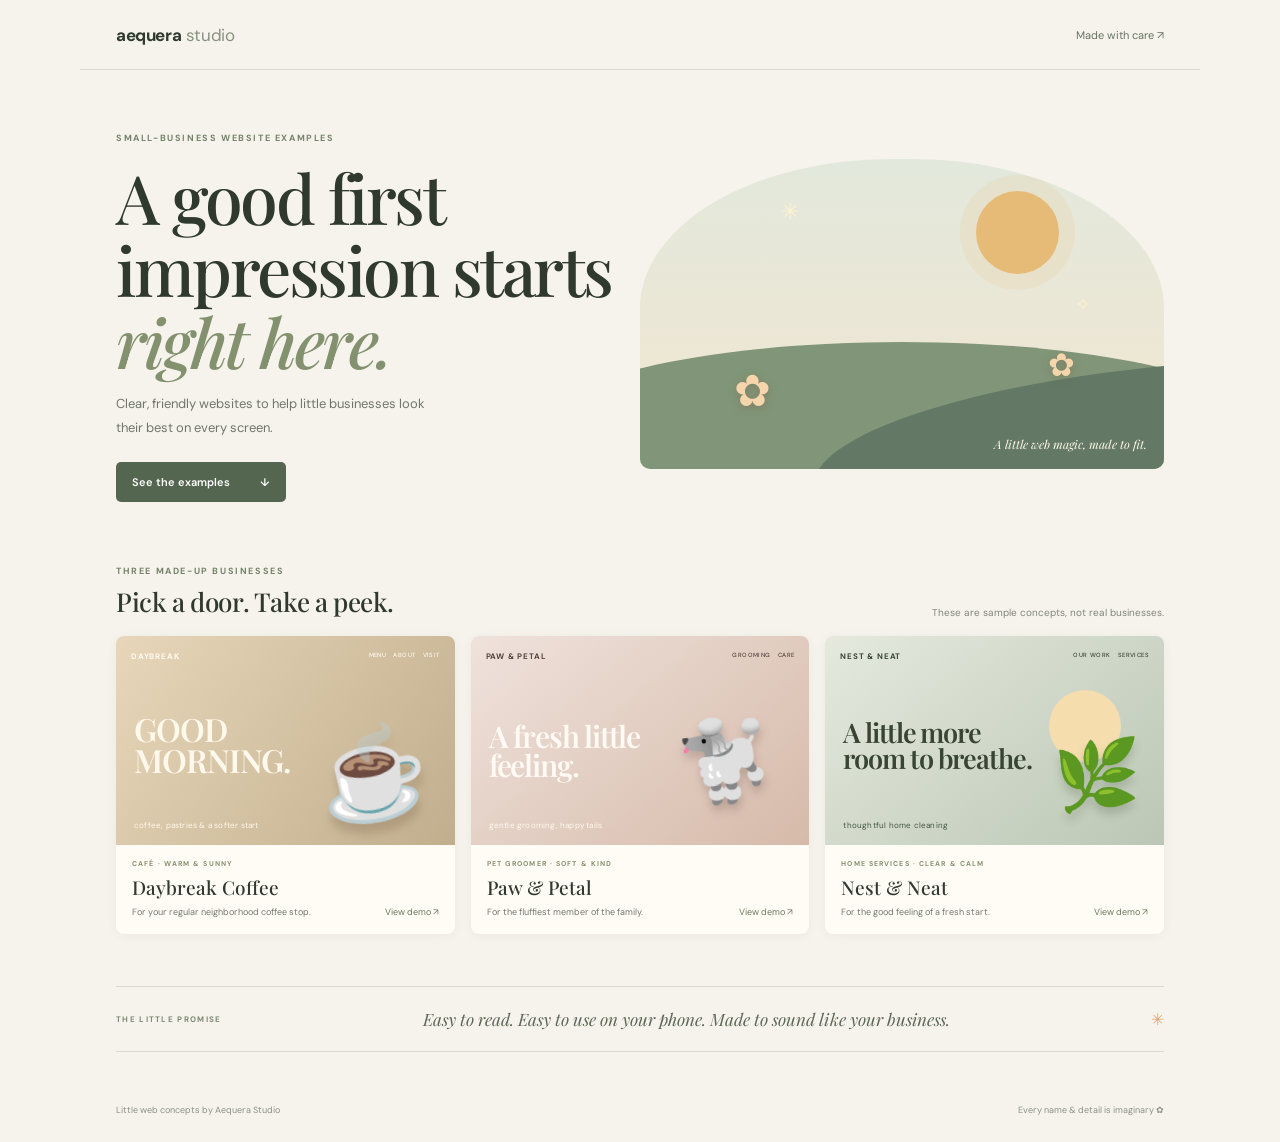
==== index.html @ fff7e2b2 "Create small business website portfolio examples" ====
<!doctype html>
<html lang="en">
<head><meta charset="utf-8"><meta name="viewport" content="width=device-width,initial-scale=1"><meta name="theme-color" content="#f6f3ed"><meta name="description" content="Independent website examples for neighborhood businesses, by Aequera Studio."><title>Aequera Studio — little websites, big welcome</title><link rel="stylesheet" href="style.css"></head>
<body>
<header class="top"><a class="wordmark" href="./">aequera<span> studio</span></a><a class="top-link" href="https://github.com/Aequera">Made with care ↗</a></header>
<main>
  <section class="hero"><div class="copy"><span class="kicker">SMALL-BUSINESS WEBSITE EXAMPLES</span><h1>A good first<br>impression starts<br><i>right here.</i></h1><p>Clear, friendly websites to help little businesses look their best on every screen.</p><a class="button" href="#examples">See the examples <span>↓</span></a></div><div class="hero-art" aria-hidden="true"><span class="spark s1">✳</span><span class="spark s2">✧</span><span class="sun"></span><span class="flower f1">✿</span><span class="flower f2">✿</span><span class="hill"></span><span class="hill h2"></span><span class="hero-note">A little web magic, made to fit.</span></div></section>
  <section class="examples" id="examples"><div class="section-intro"><div><span class="kicker">THREE MADE-UP BUSINESSES</span><h2>Pick a door. Take a peek.</h2></div><span class="explain">These are sample concepts, not real businesses.</span></div>
    <div class="cards">
      <a class="card card-cafe" href="cafe/"><span class="mock cafe-mock"><span class="mock-nav">DAYBREAK <span>MENU &nbsp; ABOUT &nbsp; VISIT</span></span><span class="mock-title">GOOD<br>MORNING.</span><span class="mock-cup">☕</span><span class="mock-caption">coffee, pastries &amp; a softer start</span></span><span class="card-info"><span class="card-type">CAFÉ · WARM &amp; SUNNY</span><b>Daybreak Coffee</b><span>For your regular neighborhood coffee stop. <i>View demo ↗</i></span></span></a>
      <a class="card card-pets" href="paws/"><span class="mock pets-mock"><span class="mock-nav">PAW &amp; PETAL <span>GROOMING &nbsp; CARE</span></span><span class="mock-paw">🐩</span><span class="mock-title">A fresh little<br>feeling.</span><span class="mock-caption">gentle grooming, happy tails</span></span><span class="card-info"><span class="card-type">PET GROOMER · SOFT &amp; KIND</span><b>Paw &amp; Petal</b><span>For the fluffiest member of the family. <i>View demo ↗</i></span></span></a>
      <a class="card card-home" href="tidy/"><span class="mock home-mock"><span class="mock-nav">NEST &amp; NEAT <span>OUR WORK &nbsp; SERVICES</span></span><span class="mock-sun"></span><span class="mock-title">A little more<br>room to breathe.</span><span class="mock-home-plant">🌿</span><span class="mock-caption">thoughtful home cleaning</span></span><span class="card-info"><span class="card-type">HOME SERVICES · CLEAR &amp; CALM</span><b>Nest &amp; Neat</b><span>For the good feeling of a fresh start. <i>View demo ↗</i></span></span></a>
    </div>
  </section>
  <section class="note" id="about"><span>THE LITTLE PROMISE</span><p>Easy to read. Easy to use on your phone. Made to sound like <i>your</i> business.</p><span class="tiny-star">✳</span></section>
</main>
<footer><span>Little web concepts by Aequera Studio</span><span>Every name &amp; detail is imaginary ✿</span></footer>
</body>
</html>
---- style.css ----
@import url('https://fonts.googleapis.com/css2?family=DM+Sans:wght@400;500;600;700&family=Playfair+Display:ital,wght@0,500;0,600;1,500;1,600&display=swap');
:root{--ink:#2f392e;--paper:#f6f3ed;--sage:#556650;--pale:#e6e9dc;--gold:#dca768}*{box-sizing:border-box}html{scroll-behavior:smooth}body{margin:0;background:var(--paper);color:var(--ink);font-family:'DM Sans',sans-serif}.top,main,footer{max-width:1120px;margin:auto}.top{height:70px;padding:0 36px;display:flex;align-items:center;justify-content:space-between;border-bottom:1px solid #d9dbce}.wordmark{text-decoration:none;color:var(--ink);font-weight:700;font-size:17px;letter-spacing:-.4px}.wordmark span{color:#87917e;font-weight:400}.top-link{text-decoration:none;color:#687461;font-size:11px}.hero{padding:55px 36px 48px;display:grid;grid-template-columns:1fr 1fr;align-items:center;min-height:420px}.kicker{font-size:9px;letter-spacing:1.6px;font-weight:700;color:#748269}.hero h1{font:500 clamp(42px,6.4vw,68px)/1.06 'Playfair Display',serif;letter-spacing:-2.5px;margin:15px 0}.hero h1 i{font-weight:500;color:#83916e}.copy>p{max-width:335px;color:#70766b;line-height:1.8;font-size:13px}.button{display:inline-flex;gap:30px;align-items:center;background:var(--sage);color:white;border-radius:5px;text-decoration:none;font-size:11px;font-weight:600;padding:13px 16px;margin-top:10px}.button:hover{background:#384835}.hero-art{height:310px;position:relative;overflow:hidden;border-radius:48% 48% 10px 10px;background:linear-gradient(#e2e8dc,#f3e6d0)}.sun{position:absolute;right:20%;top:32px;width:83px;height:83px;border-radius:50%;background:#e6bb78;box-shadow:0 0 0 16px #e6bb7825}.hill{position:absolute;left:-20%;bottom:-50px;width:140%;height:177px;border-radius:50% 50% 0 0;background:#819678}.h2{left:33%;bottom:-73px;background:#637965;transform:rotate(-5deg)}.flower{position:absolute;z-index:2;color:#f4d5ac;text-shadow:0 2px 8px #7c594369}.f1{left:18%;bottom:49px;font-size:44px}.f2{right:17%;bottom:83px;font-size:32px}.spark{position:absolute;color:#fff1d0}.s1{left:27%;top:38px;font-size:22px}.s2{right:14%;top:133px;font-size:19px}.hero-note{position:absolute;z-index:3;bottom:17px;right:17px;color:#fff7e8;font:italic 12px 'Playfair Display',serif}.examples{padding:8px 36px 52px}.section-intro{display:flex;justify-content:space-between;align-items:end;margin-bottom:17px}.section-intro h2{font:500 26px 'Playfair Display',serif;letter-spacing:-.4px;margin:5px 0 0}.explain{font-size:10px;color:#828779}.cards{display:grid;grid-template-columns:repeat(3,1fr);gap:16px}.card{min-width:0;color:inherit;text-decoration:none;border-radius:8px;overflow:hidden;background:#fffcf5;box-shadow:0 2px 12px #33351a0b;transition:transform .2s,box-shadow .2s}.card:hover{transform:translateY(-4px);box-shadow:0 9px 22px #33351a17}.mock{display:block;height:209px;position:relative;overflow:hidden}.mock-nav{position:absolute;top:15px;left:15px;right:15px;display:flex;justify-content:space-between;font-size:8px;letter-spacing:.8px;font-weight:700;z-index:1}.mock-nav span{font-size:6px;letter-spacing:.4px;font-weight:500}.mock-title{position:absolute;z-index:1;left:18px;top:78px;font:600 32px/.96 'Playfair Display',serif;letter-spacing:-1.1px}.mock-caption{position:absolute;bottom:15px;left:18px;font-size:8px;letter-spacing:.2px}.cafe-mock{background:radial-gradient(ellipse at 78% 73%,#d0965c 0 3%,transparent 3.5%),linear-gradient(125deg,#e8d6ba,#c0ae8d)}.cafe-mock .mock-title{color:#fff9ec}.cafe-mock .mock-nav{color:#fffaf0}.cafe-mock .mock-caption{color:#fff8e9}.mock-cup{position:absolute;font-size:88px;right:27px;top:81px;filter:drop-shadow(0 10px 5px #50322032);transform:rotate(-9deg)}.pets-mock{background:linear-gradient(140deg,#efe2dc,#d6baa9);color:#53433c}.pets-mock .mock-title{top:86px;font-size:30px;color:#fffaf3}.pets-mock .mock-caption{color:#fff9ee}.mock-paw{position:absolute;right:35px;top:74px;font-size:78px;filter:drop-shadow(0 7px 5px #533b393d);transform:rotate(-9deg)}.home-mock{background:linear-gradient(140deg,#e5e9de,#bbc7b4);color:#394534}.home-mock .mock-title{top:84px;font-size:27px}.home-mock .mock-caption{color:#455541}.mock-home-plant{position:absolute;right:24px;bottom:24px;font-size:70px;filter:drop-shadow(0 7px 4px #394a3036)}.mock-sun{position:absolute;right:43px;top:54px;width:72px;height:72px;border-radius:50%;background:#f5ddae}.card-info{display:flex;flex-direction:column;padding:14px 16px 16px}.card-type{font-size:7px;letter-spacing:1.1px;color:#859071;font-weight:700}.card-info>b{font:500 19px 'Playfair Display',serif;margin:6px 0}.card-info>span:last-child{font-size:9px;color:#73796f;display:flex;justify-content:space-between;gap:8px}.card-info i{color:#69785e;font-style:normal;white-space:nowrap}.note{margin:0 36px 52px;border-top:1px solid #d9dbce;border-bottom:1px solid #d9dbce;padding:21px 0;display:flex;align-items:center;justify-content:space-between;gap:15px}.note>span:first-child{font-size:8px;font-weight:700;letter-spacing:1.3px;color:#7d8973}.note p{font:italic 17px 'Playfair Display',serif;color:#5c6755;margin:0;text-align:center}.tiny-star{color:#dda968}footer{display:flex;justify-content:space-between;padding:0 36px 26px;color:#8c9184;font-size:9px}@media(max-width:700px){.top{height:58px;padding:0 18px}.hero{padding:37px 18px 32px;grid-template-columns:1.1fr .9fr;min-height:320px;gap:8px}.hero h1{font-size:clamp(39px,9vw,56px);letter-spacing:-2px}.copy>p{font-size:11px}.hero-art{height:245px}.sun{width:61px;height:61px}.examples{padding:5px 18px 36px}.cards{grid-template-columns:1fr 1fr;gap:10px}.mock{height:177px}.mock-title{font-size:26px}.section-intro h2{font-size:21px}.explain{font-size:8px;text-align:right;max-width:110px}.card-info{padding:11px}.card-info>b{font-size:17px}.card-info>span:last-child{font-size:8px}.card-info i{font-size:7px}.note{margin:0 18px 35px}.note p{font-size:14px}footer{padding:0 18px 20px}}@media(max-width:430px){.hero{grid-template-columns:1fr .7fr;min-height:290px}.hero-art{height:200px}.hero h1{font-size:40px}.button{font-size:9px;padding:10px;gap:16px}.cards{grid-template-columns:1fr}.mock{height:205px}.section-intro{align-items:start;gap:8px}.section-intro h2{font-size:19px}.note p{font-size:12px}}@media(prefers-reduced-motion:reduce){*,*:before,*:after{scroll-behavior:auto!important;transition:none!important}}
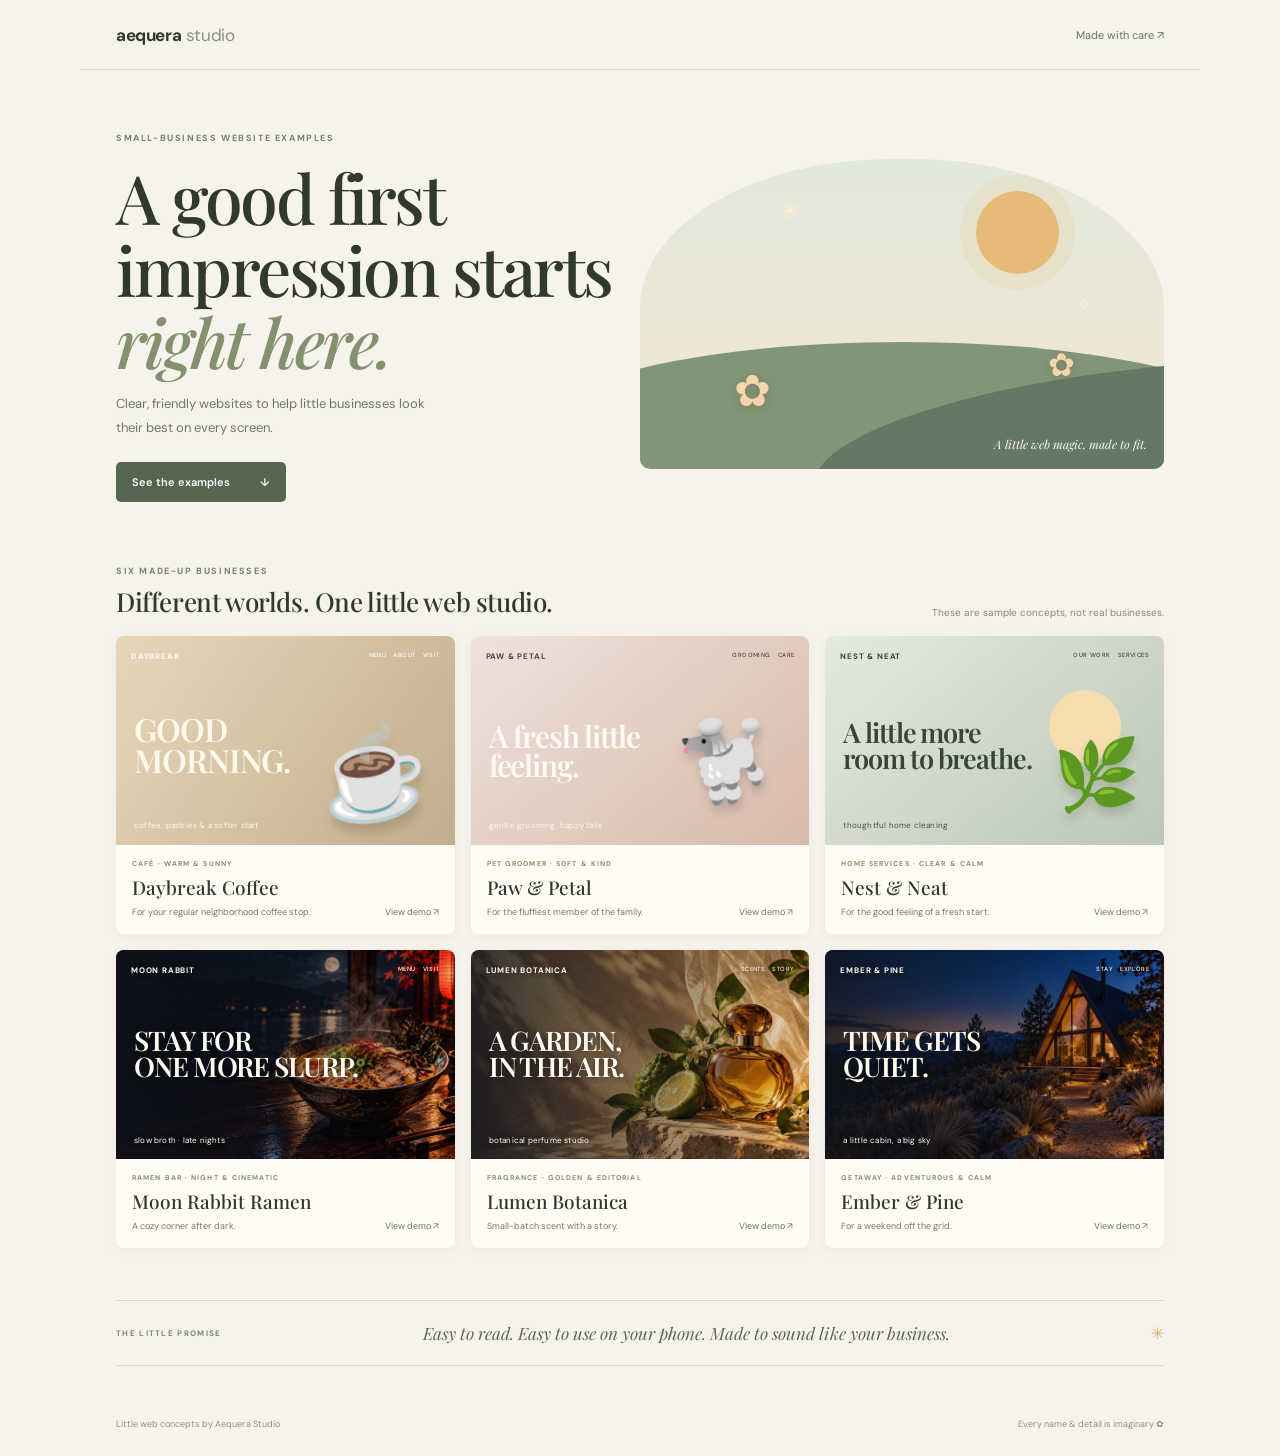
==== commit 98bc26ad: "Add vivid small-business website examples" ====
--- a/index.html
+++ b/index.html
@@ -5,11 +5,14 @@
 <header class="top"><a class="wordmark" href="./">aequera<span> studio</span></a><a class="top-link" href="https://github.com/Aequera">Made with care ↗</a></header>
 <main>
   <section class="hero"><div class="copy"><span class="kicker">SMALL-BUSINESS WEBSITE EXAMPLES</span><h1>A good first<br>impression starts<br><i>right here.</i></h1><p>Clear, friendly websites to help little businesses look their best on every screen.</p><a class="button" href="#examples">See the examples <span>↓</span></a></div><div class="hero-art" aria-hidden="true"><span class="spark s1">✳</span><span class="spark s2">✧</span><span class="sun"></span><span class="flower f1">✿</span><span class="flower f2">✿</span><span class="hill"></span><span class="hill h2"></span><span class="hero-note">A little web magic, made to fit.</span></div></section>
-  <section class="examples" id="examples"><div class="section-intro"><div><span class="kicker">THREE MADE-UP BUSINESSES</span><h2>Pick a door. Take a peek.</h2></div><span class="explain">These are sample concepts, not real businesses.</span></div>
+  <section class="examples" id="examples"><div class="section-intro"><div><span class="kicker">SIX MADE-UP BUSINESSES</span><h2>Different worlds. One little web studio.</h2></div><span class="explain">These are sample concepts, not real businesses.</span></div>
     <div class="cards">
       <a class="card card-cafe" href="cafe/"><span class="mock cafe-mock"><span class="mock-nav">DAYBREAK <span>MENU &nbsp; ABOUT &nbsp; VISIT</span></span><span class="mock-title">GOOD<br>MORNING.</span><span class="mock-cup">☕</span><span class="mock-caption">coffee, pastries &amp; a softer start</span></span><span class="card-info"><span class="card-type">CAFÉ · WARM &amp; SUNNY</span><b>Daybreak Coffee</b><span>For your regular neighborhood coffee stop. <i>View demo ↗</i></span></span></a>
       <a class="card card-pets" href="paws/"><span class="mock pets-mock"><span class="mock-nav">PAW &amp; PETAL <span>GROOMING &nbsp; CARE</span></span><span class="mock-paw">🐩</span><span class="mock-title">A fresh little<br>feeling.</span><span class="mock-caption">gentle grooming, happy tails</span></span><span class="card-info"><span class="card-type">PET GROOMER · SOFT &amp; KIND</span><b>Paw &amp; Petal</b><span>For the fluffiest member of the family. <i>View demo ↗</i></span></span></a>
       <a class="card card-home" href="tidy/"><span class="mock home-mock"><span class="mock-nav">NEST &amp; NEAT <span>OUR WORK &nbsp; SERVICES</span></span><span class="mock-sun"></span><span class="mock-title">A little more<br>room to breathe.</span><span class="mock-home-plant">🌿</span><span class="mock-caption">thoughtful home cleaning</span></span><span class="card-info"><span class="card-type">HOME SERVICES · CLEAR &amp; CALM</span><b>Nest &amp; Neat</b><span>For the good feeling of a fresh start. <i>View demo ↗</i></span></span></a>
+      <a class="card" href="ramen/"><span class="mock photo-mock ramen-mock"><span class="mock-nav">MOON RABBIT <span>MENU &nbsp; VISIT</span></span><span class="mock-title">STAY FOR<br>ONE MORE SLURP.</span><span class="mock-caption">slow broth · late nights</span></span><span class="card-info"><span class="card-type">RAMEN BAR · NIGHT &amp; CINEMATIC</span><b>Moon Rabbit Ramen</b><span>A cozy corner after dark. <i>View demo ↗</i></span></span></a>
+      <a class="card" href="lumen/"><span class="mock photo-mock lumen-mock"><span class="mock-nav">LUMEN BOTANICA <span>SCENTS &nbsp; STORY</span></span><span class="mock-title">A GARDEN,<br>IN THE AIR.</span><span class="mock-caption">botanical perfume studio</span></span><span class="card-info"><span class="card-type">FRAGRANCE · GOLDEN &amp; EDITORIAL</span><b>Lumen Botanica</b><span>Small-batch scent with a story. <i>View demo ↗</i></span></span></a>
+      <a class="card" href="ember/"><span class="mock photo-mock ember-mock"><span class="mock-nav">EMBER &amp; PINE <span>STAY &nbsp; EXPLORE</span></span><span class="mock-title">TIME GETS<br>QUIET.</span><span class="mock-caption">a little cabin, a big sky</span></span><span class="card-info"><span class="card-type">GETAWAY · ADVENTUROUS &amp; CALM</span><b>Ember &amp; Pine</b><span>For a weekend off the grid. <i>View demo ↗</i></span></span></a>
     </div>
   </section>
   <section class="note" id="about"><span>THE LITTLE PROMISE</span><p>Easy to read. Easy to use on your phone. Made to sound like <i>your</i> business.</p><span class="tiny-star">✳</span></section>
--- a/style.css
+++ b/style.css
@@ -1,2 +1,4 @@
 @import url('https://fonts.googleapis.com/css2?family=DM+Sans:wght@400;500;600;700&family=Playfair+Display:ital,wght@0,500;0,600;1,500;1,600&display=swap');
 :root{--ink:#2f392e;--paper:#f6f3ed;--sage:#556650;--pale:#e6e9dc;--gold:#dca768}*{box-sizing:border-box}html{scroll-behavior:smooth}body{margin:0;background:var(--paper);color:var(--ink);font-family:'DM Sans',sans-serif}.top,main,footer{max-width:1120px;margin:auto}.top{height:70px;padding:0 36px;display:flex;align-items:center;justify-content:space-between;border-bottom:1px solid #d9dbce}.wordmark{text-decoration:none;color:var(--ink);font-weight:700;font-size:17px;letter-spacing:-.4px}.wordmark span{color:#87917e;font-weight:400}.top-link{text-decoration:none;color:#687461;font-size:11px}.hero{padding:55px 36px 48px;display:grid;grid-template-columns:1fr 1fr;align-items:center;min-height:420px}.kicker{font-size:9px;letter-spacing:1.6px;font-weight:700;color:#748269}.hero h1{font:500 clamp(42px,6.4vw,68px)/1.06 'Playfair Display',serif;letter-spacing:-2.5px;margin:15px 0}.hero h1 i{font-weight:500;color:#83916e}.copy>p{max-width:335px;color:#70766b;line-height:1.8;font-size:13px}.button{display:inline-flex;gap:30px;align-items:center;background:var(--sage);color:white;border-radius:5px;text-decoration:none;font-size:11px;font-weight:600;padding:13px 16px;margin-top:10px}.button:hover{background:#384835}.hero-art{height:310px;position:relative;overflow:hidden;border-radius:48% 48% 10px 10px;background:linear-gradient(#e2e8dc,#f3e6d0)}.sun{position:absolute;right:20%;top:32px;width:83px;height:83px;border-radius:50%;background:#e6bb78;box-shadow:0 0 0 16px #e6bb7825}.hill{position:absolute;left:-20%;bottom:-50px;width:140%;height:177px;border-radius:50% 50% 0 0;background:#819678}.h2{left:33%;bottom:-73px;background:#637965;transform:rotate(-5deg)}.flower{position:absolute;z-index:2;color:#f4d5ac;text-shadow:0 2px 8px #7c594369}.f1{left:18%;bottom:49px;font-size:44px}.f2{right:17%;bottom:83px;font-size:32px}.spark{position:absolute;color:#fff1d0}.s1{left:27%;top:38px;font-size:22px}.s2{right:14%;top:133px;font-size:19px}.hero-note{position:absolute;z-index:3;bottom:17px;right:17px;color:#fff7e8;font:italic 12px 'Playfair Display',serif}.examples{padding:8px 36px 52px}.section-intro{display:flex;justify-content:space-between;align-items:end;margin-bottom:17px}.section-intro h2{font:500 26px 'Playfair Display',serif;letter-spacing:-.4px;margin:5px 0 0}.explain{font-size:10px;color:#828779}.cards{display:grid;grid-template-columns:repeat(3,1fr);gap:16px}.card{min-width:0;color:inherit;text-decoration:none;border-radius:8px;overflow:hidden;background:#fffcf5;box-shadow:0 2px 12px #33351a0b;transition:transform .2s,box-shadow .2s}.card:hover{transform:translateY(-4px);box-shadow:0 9px 22px #33351a17}.mock{display:block;height:209px;position:relative;overflow:hidden}.mock-nav{position:absolute;top:15px;left:15px;right:15px;display:flex;justify-content:space-between;font-size:8px;letter-spacing:.8px;font-weight:700;z-index:1}.mock-nav span{font-size:6px;letter-spacing:.4px;font-weight:500}.mock-title{position:absolute;z-index:1;left:18px;top:78px;font:600 32px/.96 'Playfair Display',serif;letter-spacing:-1.1px}.mock-caption{position:absolute;bottom:15px;left:18px;font-size:8px;letter-spacing:.2px}.cafe-mock{background:radial-gradient(ellipse at 78% 73%,#d0965c 0 3%,transparent 3.5%),linear-gradient(125deg,#e8d6ba,#c0ae8d)}.cafe-mock .mock-title{color:#fff9ec}.cafe-mock .mock-nav{color:#fffaf0}.cafe-mock .mock-caption{color:#fff8e9}.mock-cup{position:absolute;font-size:88px;right:27px;top:81px;filter:drop-shadow(0 10px 5px #50322032);transform:rotate(-9deg)}.pets-mock{background:linear-gradient(140deg,#efe2dc,#d6baa9);color:#53433c}.pets-mock .mock-title{top:86px;font-size:30px;color:#fffaf3}.pets-mock .mock-caption{color:#fff9ee}.mock-paw{position:absolute;right:35px;top:74px;font-size:78px;filter:drop-shadow(0 7px 5px #533b393d);transform:rotate(-9deg)}.home-mock{background:linear-gradient(140deg,#e5e9de,#bbc7b4);color:#394534}.home-mock .mock-title{top:84px;font-size:27px}.home-mock .mock-caption{color:#455541}.mock-home-plant{position:absolute;right:24px;bottom:24px;font-size:70px;filter:drop-shadow(0 7px 4px #394a3036)}.mock-sun{position:absolute;right:43px;top:54px;width:72px;height:72px;border-radius:50%;background:#f5ddae}.card-info{display:flex;flex-direction:column;padding:14px 16px 16px}.card-type{font-size:7px;letter-spacing:1.1px;color:#859071;font-weight:700}.card-info>b{font:500 19px 'Playfair Display',serif;margin:6px 0}.card-info>span:last-child{font-size:9px;color:#73796f;display:flex;justify-content:space-between;gap:8px}.card-info i{color:#69785e;font-style:normal;white-space:nowrap}.note{margin:0 36px 52px;border-top:1px solid #d9dbce;border-bottom:1px solid #d9dbce;padding:21px 0;display:flex;align-items:center;justify-content:space-between;gap:15px}.note>span:first-child{font-size:8px;font-weight:700;letter-spacing:1.3px;color:#7d8973}.note p{font:italic 17px 'Playfair Display',serif;color:#5c6755;margin:0;text-align:center}.tiny-star{color:#dda968}footer{display:flex;justify-content:space-between;padding:0 36px 26px;color:#8c9184;font-size:9px}@media(max-width:700px){.top{height:58px;padding:0 18px}.hero{padding:37px 18px 32px;grid-template-columns:1.1fr .9fr;min-height:320px;gap:8px}.hero h1{font-size:clamp(39px,9vw,56px);letter-spacing:-2px}.copy>p{font-size:11px}.hero-art{height:245px}.sun{width:61px;height:61px}.examples{padding:5px 18px 36px}.cards{grid-template-columns:1fr 1fr;gap:10px}.mock{height:177px}.mock-title{font-size:26px}.section-intro h2{font-size:21px}.explain{font-size:8px;text-align:right;max-width:110px}.card-info{padding:11px}.card-info>b{font-size:17px}.card-info>span:last-child{font-size:8px}.card-info i{font-size:7px}.note{margin:0 18px 35px}.note p{font-size:14px}footer{padding:0 18px 20px}}@media(max-width:430px){.hero{grid-template-columns:1fr .7fr;min-height:290px}.hero-art{height:200px}.hero h1{font-size:40px}.button{font-size:9px;padding:10px;gap:16px}.cards{grid-template-columns:1fr}.mock{height:205px}.section-intro{align-items:start;gap:8px}.section-intro h2{font-size:19px}.note p{font-size:12px}}@media(prefers-reduced-motion:reduce){*,*:before,*:after{scroll-behavior:auto!important;transition:none!important}}
+
+.photo-mock{background-size:cover;background-position:center}.photo-mock:after{content:'';position:absolute;inset:0;background:linear-gradient(90deg,#10131bd9,#10131b55 68%,#10131b08)}.photo-mock .mock-nav,.photo-mock .mock-title,.photo-mock .mock-caption{z-index:1;color:#fffaf0;text-shadow:0 1px 5px #1118}.photo-mock .mock-title{font-size:27px;top:78px}.photo-mock .mock-caption{bottom:14px}.ramen-mock{background-image:url('assets/moon-rabbit-hero.jpg')}.lumen-mock{background-image:url('assets/lumen-botanica-hero.jpg')}.ember-mock{background-image:url('assets/ember-pine-hero.jpg')}
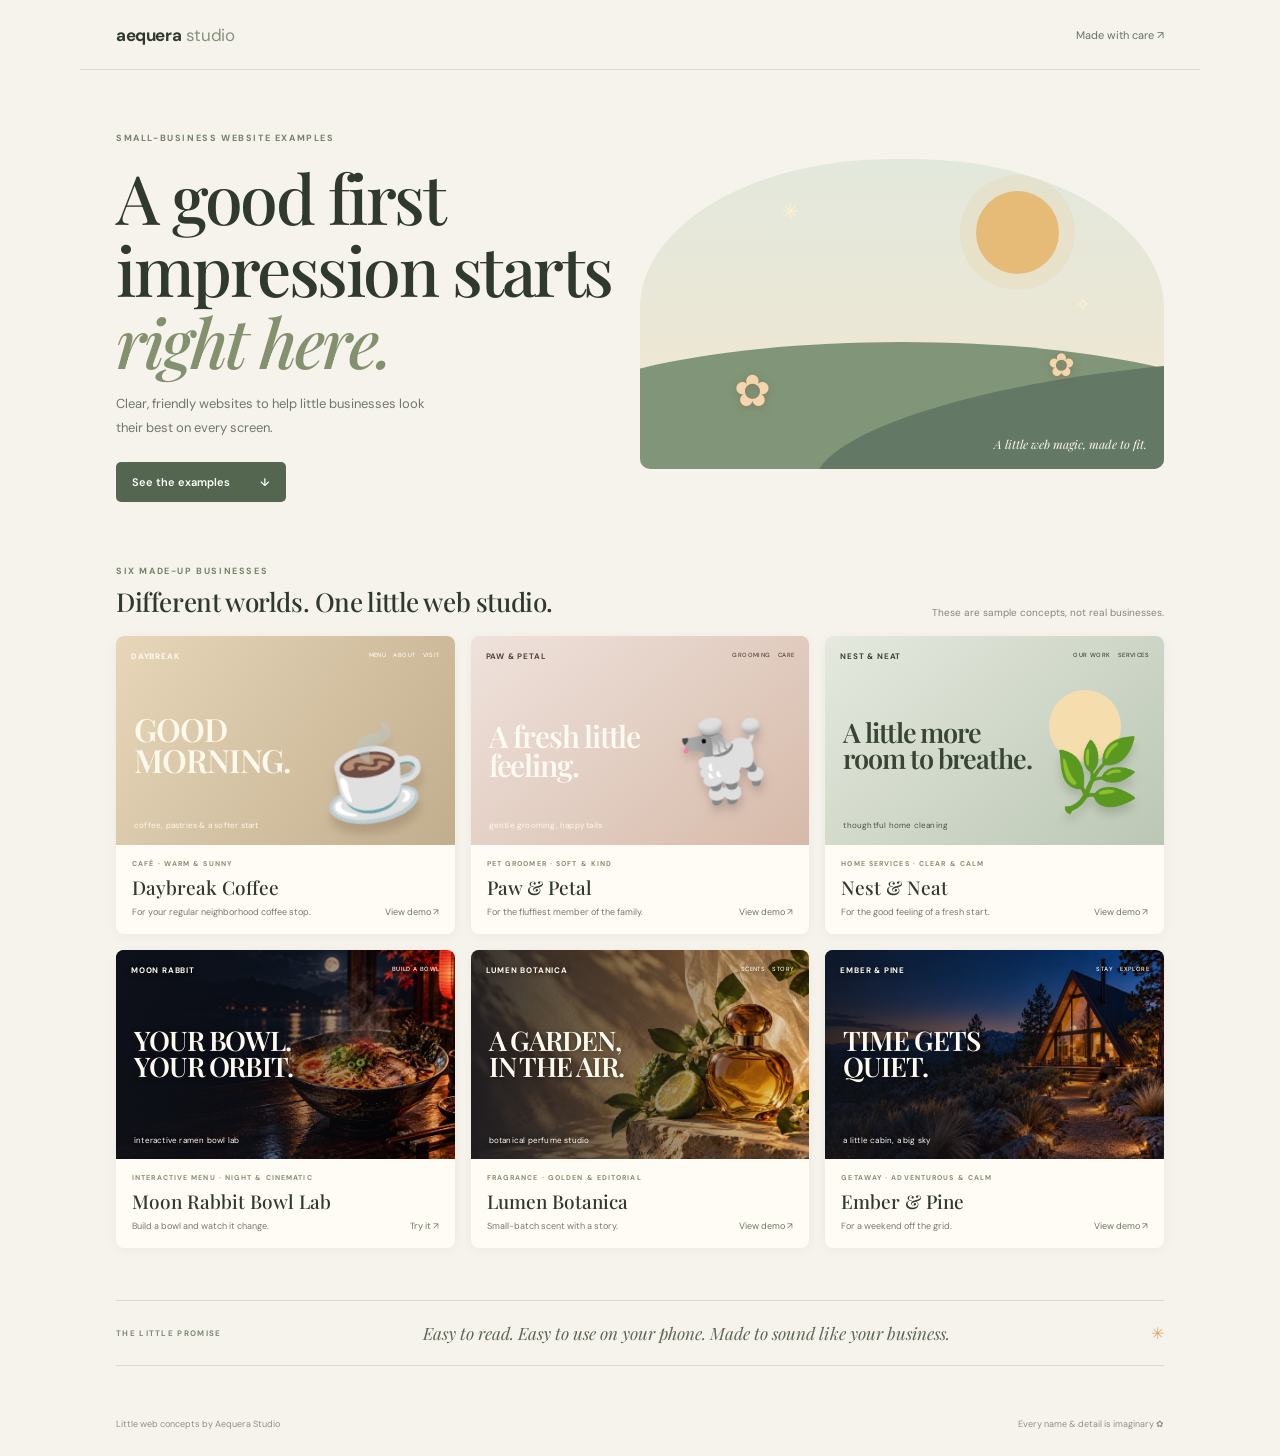
==== commit a6488f06: "Add interactive Moon Rabbit bowl builder" ====
--- a/index.html
+++ b/index.html
@@ -10,7 +10,7 @@
       <a class="card card-cafe" href="cafe/"><span class="mock cafe-mock"><span class="mock-nav">DAYBREAK <span>MENU &nbsp; ABOUT &nbsp; VISIT</span></span><span class="mock-title">GOOD<br>MORNING.</span><span class="mock-cup">☕</span><span class="mock-caption">coffee, pastries &amp; a softer start</span></span><span class="card-info"><span class="card-type">CAFÉ · WARM &amp; SUNNY</span><b>Daybreak Coffee</b><span>For your regular neighborhood coffee stop. <i>View demo ↗</i></span></span></a>
       <a class="card card-pets" href="paws/"><span class="mock pets-mock"><span class="mock-nav">PAW &amp; PETAL <span>GROOMING &nbsp; CARE</span></span><span class="mock-paw">🐩</span><span class="mock-title">A fresh little<br>feeling.</span><span class="mock-caption">gentle grooming, happy tails</span></span><span class="card-info"><span class="card-type">PET GROOMER · SOFT &amp; KIND</span><b>Paw &amp; Petal</b><span>For the fluffiest member of the family. <i>View demo ↗</i></span></span></a>
       <a class="card card-home" href="tidy/"><span class="mock home-mock"><span class="mock-nav">NEST &amp; NEAT <span>OUR WORK &nbsp; SERVICES</span></span><span class="mock-sun"></span><span class="mock-title">A little more<br>room to breathe.</span><span class="mock-home-plant">🌿</span><span class="mock-caption">thoughtful home cleaning</span></span><span class="card-info"><span class="card-type">HOME SERVICES · CLEAR &amp; CALM</span><b>Nest &amp; Neat</b><span>For the good feeling of a fresh start. <i>View demo ↗</i></span></span></a>
-      <a class="card" href="ramen/"><span class="mock photo-mock ramen-mock"><span class="mock-nav">MOON RABBIT <span>MENU &nbsp; VISIT</span></span><span class="mock-title">STAY FOR<br>ONE MORE SLURP.</span><span class="mock-caption">slow broth · late nights</span></span><span class="card-info"><span class="card-type">RAMEN BAR · NIGHT &amp; CINEMATIC</span><b>Moon Rabbit Ramen</b><span>A cozy corner after dark. <i>View demo ↗</i></span></span></a>
+      <a class="card" href="bowl-lab/"><span class="mock photo-mock ramen-mock"><span class="mock-nav">MOON RABBIT <span>BUILD A BOWL</span></span><span class="mock-title">YOUR BOWL.<br>YOUR ORBIT.</span><span class="mock-caption">interactive ramen bowl lab</span></span><span class="card-info"><span class="card-type">INTERACTIVE MENU · NIGHT &amp; CINEMATIC</span><b>Moon Rabbit Bowl Lab</b><span>Build a bowl and watch it change. <i>Try it ↗</i></span></span></a>
       <a class="card" href="lumen/"><span class="mock photo-mock lumen-mock"><span class="mock-nav">LUMEN BOTANICA <span>SCENTS &nbsp; STORY</span></span><span class="mock-title">A GARDEN,<br>IN THE AIR.</span><span class="mock-caption">botanical perfume studio</span></span><span class="card-info"><span class="card-type">FRAGRANCE · GOLDEN &amp; EDITORIAL</span><b>Lumen Botanica</b><span>Small-batch scent with a story. <i>View demo ↗</i></span></span></a>
       <a class="card" href="ember/"><span class="mock photo-mock ember-mock"><span class="mock-nav">EMBER &amp; PINE <span>STAY &nbsp; EXPLORE</span></span><span class="mock-title">TIME GETS<br>QUIET.</span><span class="mock-caption">a little cabin, a big sky</span></span><span class="card-info"><span class="card-type">GETAWAY · ADVENTUROUS &amp; CALM</span><b>Ember &amp; Pine</b><span>For a weekend off the grid. <i>View demo ↗</i></span></span></a>
     </div>
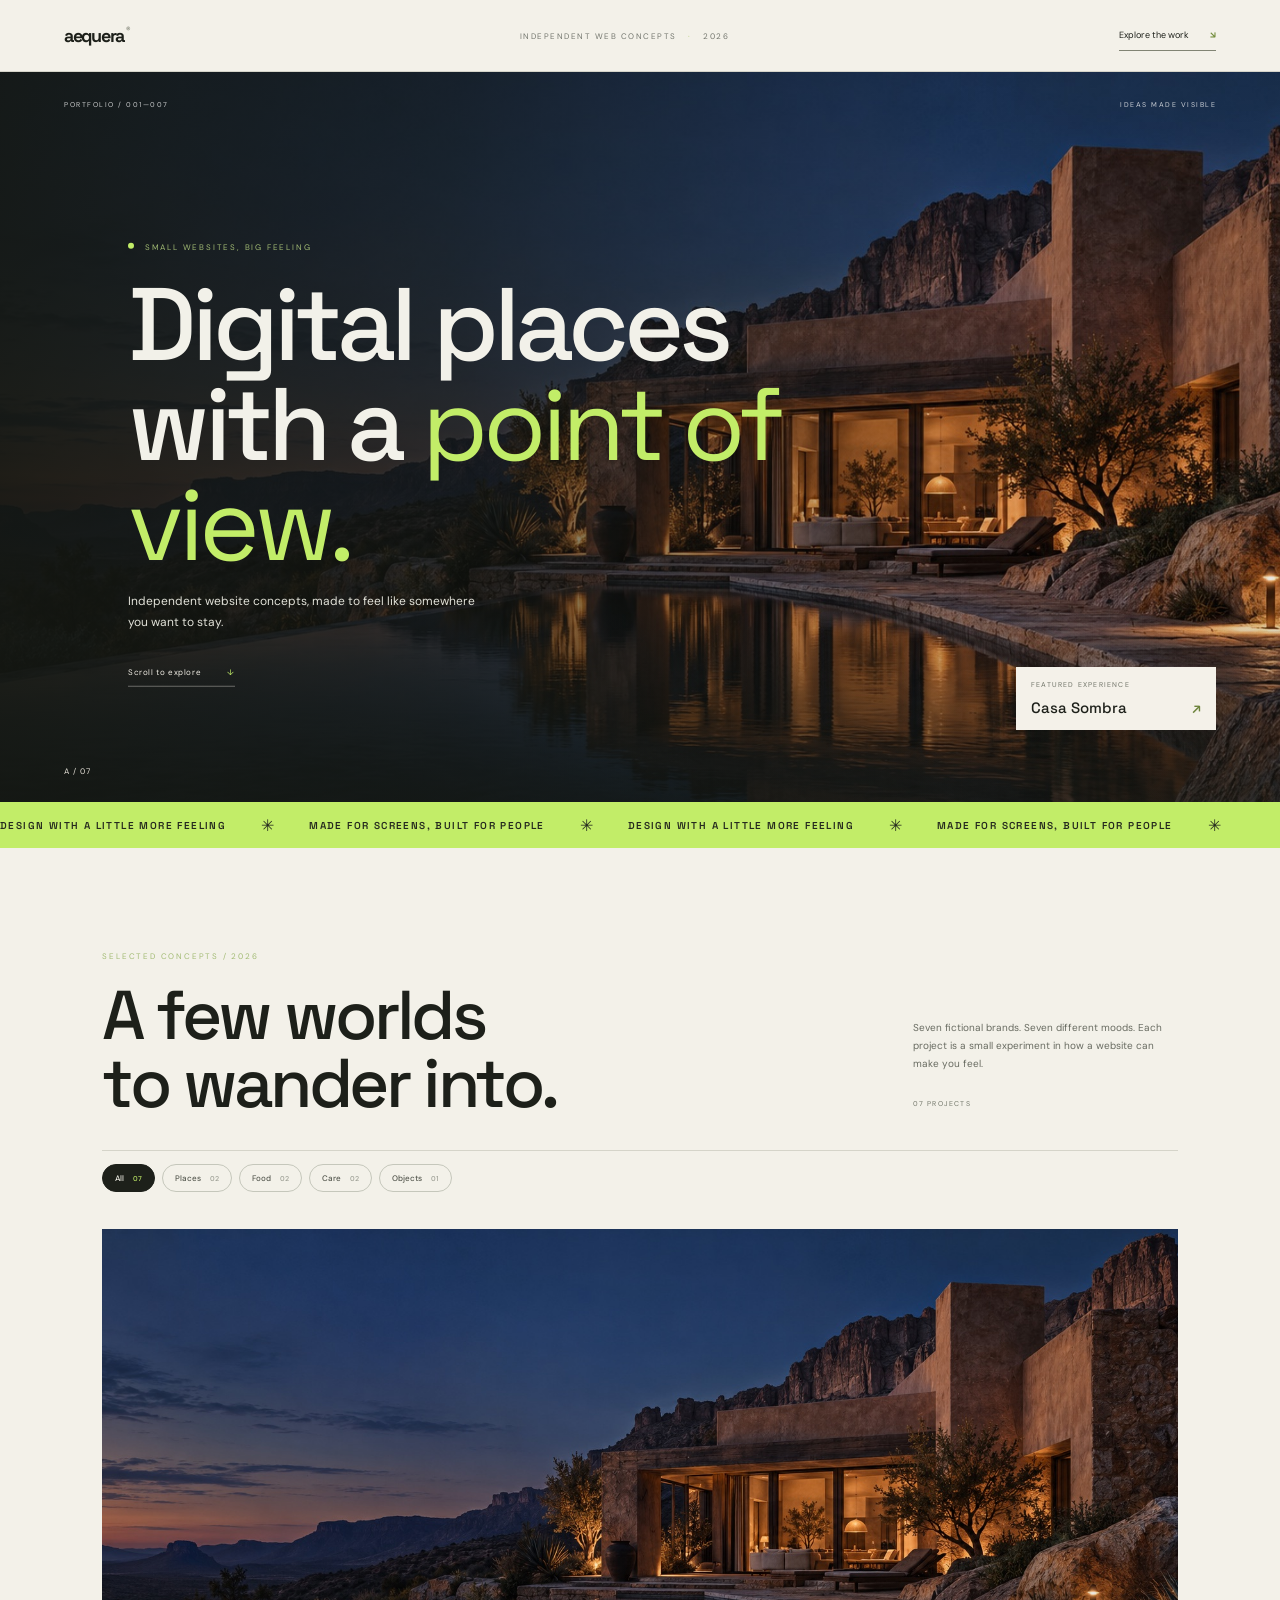
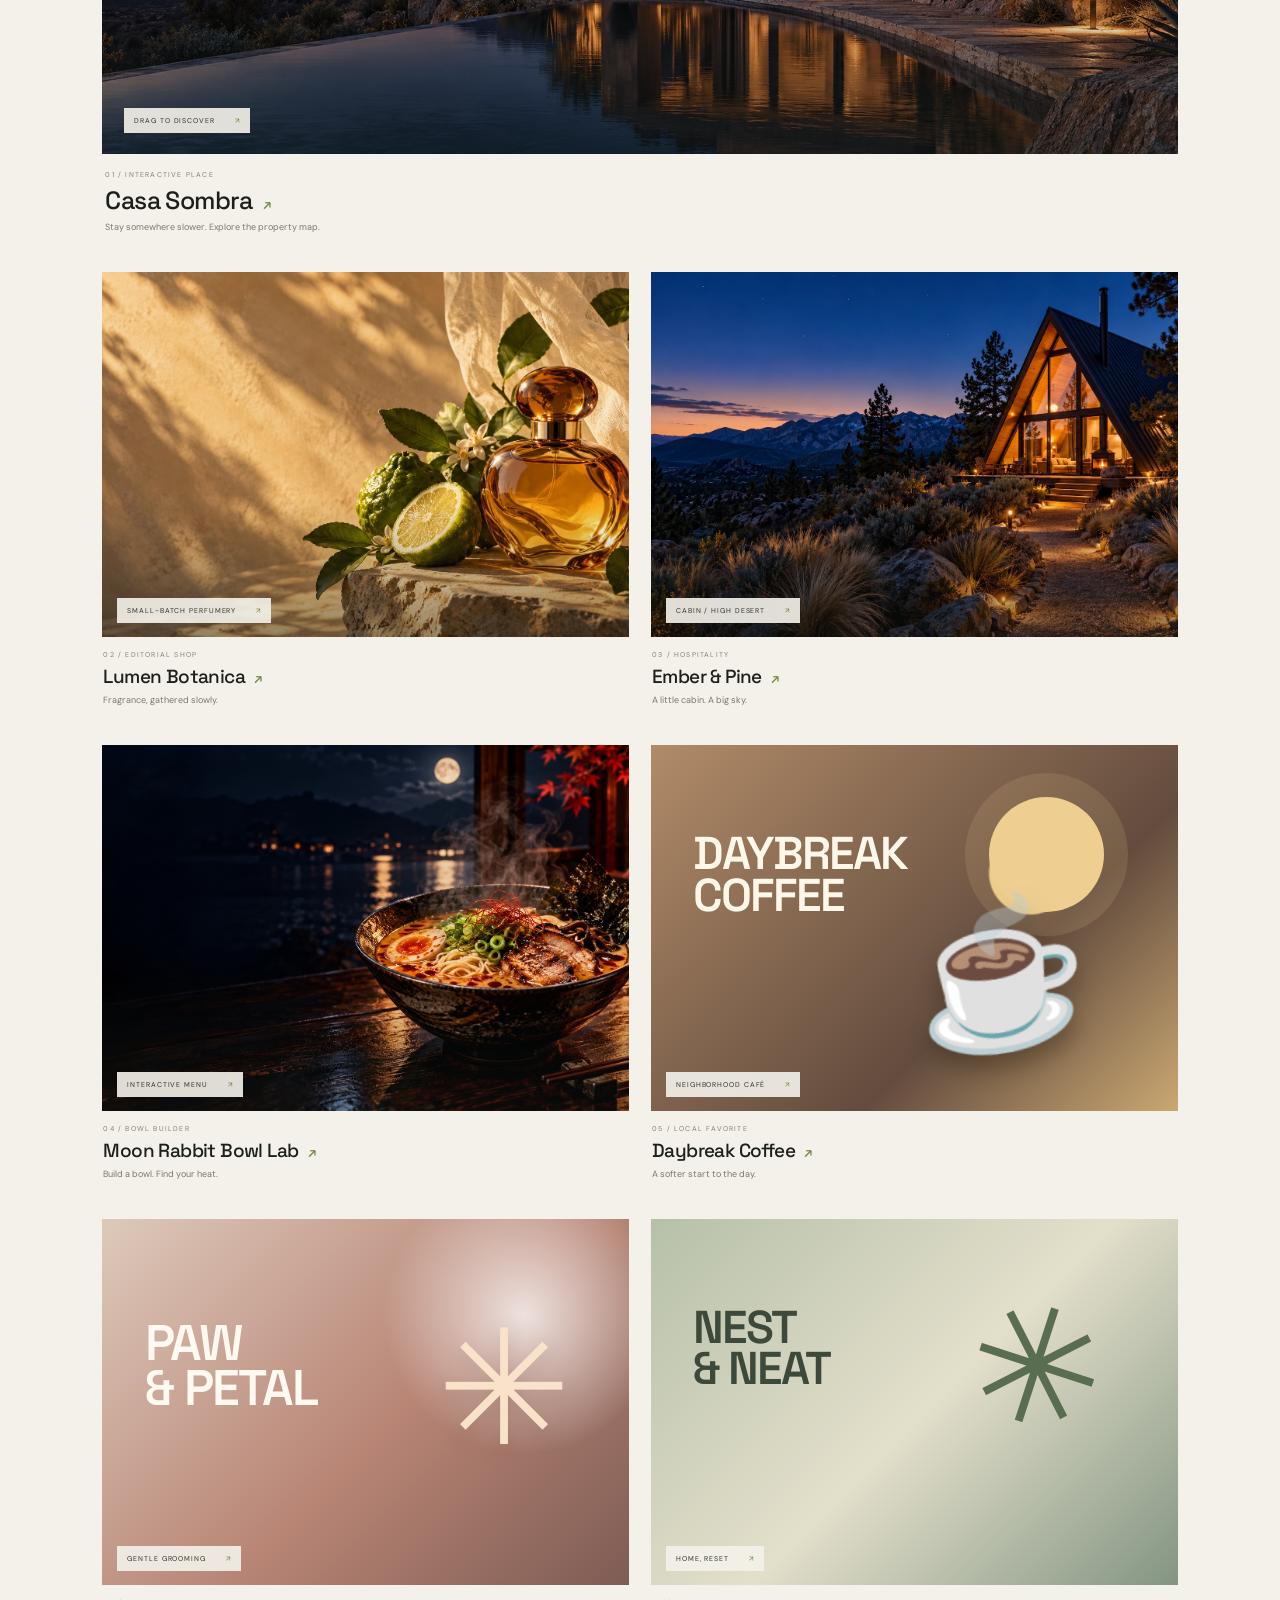
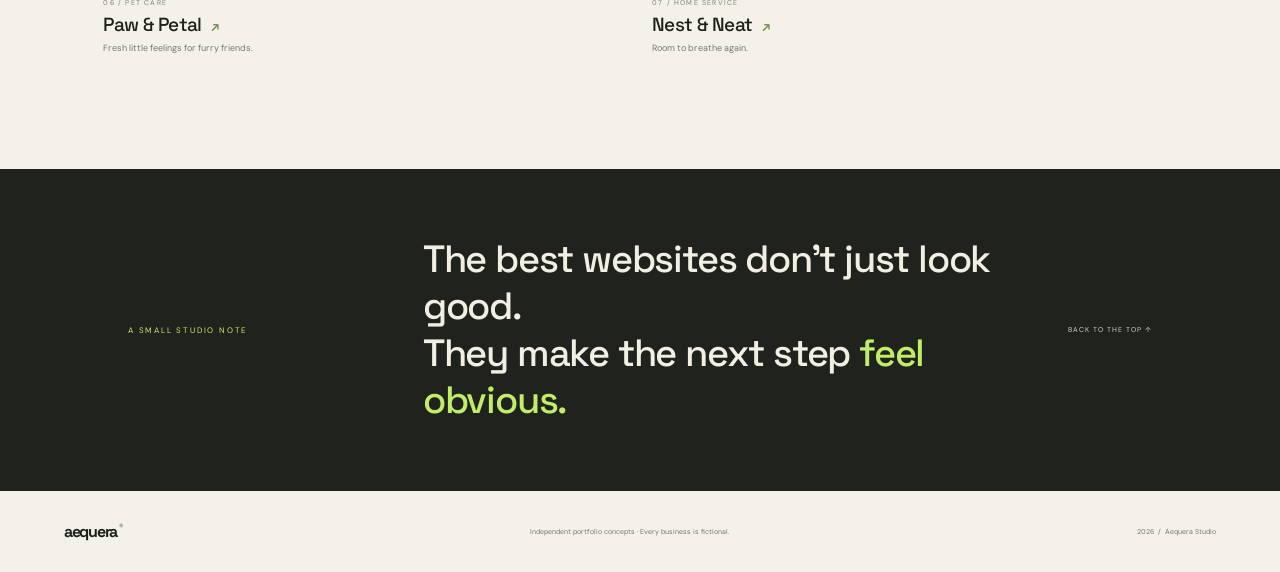
==== commit 5e8ebfda: "Add immersive Casa Sombra site and redesign portfolio" ====
--- a/index.html
+++ b/index.html
@@ -1,22 +1,36 @@
 <!doctype html>
 <html lang="en">
-<head><meta charset="utf-8"><meta name="viewport" content="width=device-width,initial-scale=1"><meta name="theme-color" content="#f6f3ed"><meta name="description" content="Independent website examples for neighborhood businesses, by Aequera Studio."><title>Aequera Studio — little websites, big welcome</title><link rel="stylesheet" href="style.css"></head>
+<head><meta charset="utf-8"><meta name="viewport" content="width=device-width,initial-scale=1"><meta name="theme-color" content="#f3f1e9"><meta name="description" content="Selected original website concepts by Aequera Studio."><title>Aequera Studio — web with a point of view</title><link rel="stylesheet" href="style.css"></head>
 <body>
-<header class="top"><a class="wordmark" href="./">aequera<span> studio</span></a><a class="top-link" href="https://github.com/Aequera">Made with care ↗</a></header>
+<header class="site-nav"><a class="logo" href="./">aequera<span>®</span></a><span class="nav-note">INDEPENDENT WEB CONCEPTS <i>·</i> 2026</span><a class="nav-cta" href="#work">Explore the work <b>↘</b></a></header>
 <main>
-  <section class="hero"><div class="copy"><span class="kicker">SMALL-BUSINESS WEBSITE EXAMPLES</span><h1>A good first<br>impression starts<br><i>right here.</i></h1><p>Clear, friendly websites to help little businesses look their best on every screen.</p><a class="button" href="#examples">See the examples <span>↓</span></a></div><div class="hero-art" aria-hidden="true"><span class="spark s1">✳</span><span class="spark s2">✧</span><span class="sun"></span><span class="flower f1">✿</span><span class="flower f2">✿</span><span class="hill"></span><span class="hill h2"></span><span class="hero-note">A little web magic, made to fit.</span></div></section>
-  <section class="examples" id="examples"><div class="section-intro"><div><span class="kicker">SIX MADE-UP BUSINESSES</span><h2>Different worlds. One little web studio.</h2></div><span class="explain">These are sample concepts, not real businesses.</span></div>
-    <div class="cards">
-      <a class="card card-cafe" href="cafe/"><span class="mock cafe-mock"><span class="mock-nav">DAYBREAK <span>MENU &nbsp; ABOUT &nbsp; VISIT</span></span><span class="mock-title">GOOD<br>MORNING.</span><span class="mock-cup">☕</span><span class="mock-caption">coffee, pastries &amp; a softer start</span></span><span class="card-info"><span class="card-type">CAFÉ · WARM &amp; SUNNY</span><b>Daybreak Coffee</b><span>For your regular neighborhood coffee stop. <i>View demo ↗</i></span></span></a>
-      <a class="card card-pets" href="paws/"><span class="mock pets-mock"><span class="mock-nav">PAW &amp; PETAL <span>GROOMING &nbsp; CARE</span></span><span class="mock-paw">🐩</span><span class="mock-title">A fresh little<br>feeling.</span><span class="mock-caption">gentle grooming, happy tails</span></span><span class="card-info"><span class="card-type">PET GROOMER · SOFT &amp; KIND</span><b>Paw &amp; Petal</b><span>For the fluffiest member of the family. <i>View demo ↗</i></span></span></a>
-      <a class="card card-home" href="tidy/"><span class="mock home-mock"><span class="mock-nav">NEST &amp; NEAT <span>OUR WORK &nbsp; SERVICES</span></span><span class="mock-sun"></span><span class="mock-title">A little more<br>room to breathe.</span><span class="mock-home-plant">🌿</span><span class="mock-caption">thoughtful home cleaning</span></span><span class="card-info"><span class="card-type">HOME SERVICES · CLEAR &amp; CALM</span><b>Nest &amp; Neat</b><span>For the good feeling of a fresh start. <i>View demo ↗</i></span></span></a>
-      <a class="card" href="bowl-lab/"><span class="mock photo-mock ramen-mock"><span class="mock-nav">MOON RABBIT <span>BUILD A BOWL</span></span><span class="mock-title">YOUR BOWL.<br>YOUR ORBIT.</span><span class="mock-caption">interactive ramen bowl lab</span></span><span class="card-info"><span class="card-type">INTERACTIVE MENU · NIGHT &amp; CINEMATIC</span><b>Moon Rabbit Bowl Lab</b><span>Build a bowl and watch it change. <i>Try it ↗</i></span></span></a>
-      <a class="card" href="lumen/"><span class="mock photo-mock lumen-mock"><span class="mock-nav">LUMEN BOTANICA <span>SCENTS &nbsp; STORY</span></span><span class="mock-title">A GARDEN,<br>IN THE AIR.</span><span class="mock-caption">botanical perfume studio</span></span><span class="card-info"><span class="card-type">FRAGRANCE · GOLDEN &amp; EDITORIAL</span><b>Lumen Botanica</b><span>Small-batch scent with a story. <i>View demo ↗</i></span></span></a>
-      <a class="card" href="ember/"><span class="mock photo-mock ember-mock"><span class="mock-nav">EMBER &amp; PINE <span>STAY &nbsp; EXPLORE</span></span><span class="mock-title">TIME GETS<br>QUIET.</span><span class="mock-caption">a little cabin, a big sky</span></span><span class="card-info"><span class="card-type">GETAWAY · ADVENTUROUS &amp; CALM</span><b>Ember &amp; Pine</b><span>For a weekend off the grid. <i>View demo ↗</i></span></span></a>
-    </div>
-  </section>
-  <section class="note" id="about"><span>THE LITTLE PROMISE</span><p>Easy to read. Easy to use on your phone. Made to sound like <i>your</i> business.</p><span class="tiny-star">✳</span></section>
+<section class="hero" id="top">
+  <img class="hero-image" src="assets/casa-sombra-hero.jpg" alt="">
+  <div class="hero-overlay"></div>
+  <div class="hero-meta"><span>PORTFOLIO / 001—007</span><span>IDEAS MADE VISIBLE</span></div>
+  <div class="hero-copy"><span class="eyebrow"><i></i> SMALL WEBSITES, BIG FEELING</span><h1>Digital places<br>with a <em>point of view.</em></h1><p>Independent website concepts, made to feel like somewhere you want to stay.</p><a class="hero-link" href="#work">Scroll to explore <span>↓</span></a></div>
+  <a class="hero-feature" href="casa-sombra/"><span>FEATURED EXPERIENCE</span><b>Casa Sombra <i>↗</i></b></a>
+  <div class="hero-counter">A / 07</div>
+</section>
+<div class="ticker" aria-hidden="true"><div><span>DESIGN WITH A LITTLE MORE FEELING</span><i>✳</i><span>MADE FOR SCREENS, BUILT FOR PEOPLE</span><i>✳</i><span>DESIGN WITH A LITTLE MORE FEELING</span><i>✳</i><span>MADE FOR SCREENS, BUILT FOR PEOPLE</span><i>✳</i></div></div>
+<section class="work-section" id="work"><div class="section-head"><div><span class="eyebrow">SELECTED CONCEPTS / 2026</span><h2>A few worlds<br>to wander into.</h2></div><div class="section-aside"><p>Seven fictional brands. Seven different moods. Each project is a small experiment in how a website can make you feel.</p><span id="project-count">07 PROJECTS</span></div></div>
+<div class="filters" role="group" aria-label="Filter projects">
+<button class="filter is-active" type="button" data-filter="all" aria-pressed="true">All <span>07</span></button>
+<button class="filter" type="button" data-filter="places" aria-pressed="false">Places <span>02</span></button>
+<button class="filter" type="button" data-filter="food" aria-pressed="false">Food <span>02</span></button>
+<button class="filter" type="button" data-filter="care" aria-pressed="false">Care <span>02</span></button>
+<button class="filter" type="button" data-filter="objects" aria-pressed="false">Objects <span>01</span></button></div>
+<div class="work-grid">
+<a class="work-card work-featured" data-category="places" href="casa-sombra/"><span class="work-image image-casa"><img src="assets/casa-sombra-hero.jpg" alt="Adobe retreat beside a reflecting pool at dusk"><span class="image-overlay"></span><span class="image-callout">DRAG TO DISCOVER <i>↗</i></span></span><span class="work-details"><span class="work-number">01 / INTERACTIVE PLACE</span><b>Casa Sombra <i>↗</i></b><span>Stay somewhere slower. Explore the property map.</span></span></a>
+<a class="work-card" data-category="objects" href="lumen/"><span class="work-image image-lumen"><img src="assets/lumen-botanica-hero.jpg" alt="Amber perfume bottle and botanicals in sunlight"><span class="image-overlay"></span><span class="image-callout">SMALL-BATCH PERFUMERY <i>↗</i></span></span><span class="work-details"><span class="work-number">02 / EDITORIAL SHOP</span><b>Lumen Botanica <i>↗</i></b><span>Fragrance, gathered slowly.</span></span></a>
+<a class="work-card" data-category="places" href="ember/"><span class="work-image image-ember"><img src="assets/ember-pine-hero.jpg" alt="Warm cabin glowing in a mountain landscape at twilight"><span class="image-overlay"></span><span class="image-callout">CABIN / HIGH DESERT <i>↗</i></span></span><span class="work-details"><span class="work-number">03 / HOSPITALITY</span><b>Ember &amp; Pine <i>↗</i></b><span>A little cabin. A big sky.</span></span></a>
+<a class="work-card" data-category="food" href="bowl-lab/"><span class="work-image image-bowl"><img src="assets/moon-rabbit-hero.jpg" alt="Ramen bowl on a lantern-lit counter"><span class="image-overlay"></span><span class="image-callout">INTERACTIVE MENU <i>↗</i></span></span><span class="work-details"><span class="work-number">04 / BOWL BUILDER</span><b>Moon Rabbit Bowl Lab <i>↗</i></b><span>Build a bowl. Find your heat.</span></span></a>
+<a class="work-card" data-category="food" href="cafe/"><span class="work-image image-cafe"><span class="cafe-sun"></span><span class="cafe-cup">☕</span><span class="image-word">DAYBREAK<br>COFFEE</span><span class="image-callout">NEIGHBORHOOD CAFÉ <i>↗</i></span></span><span class="work-details"><span class="work-number">05 / LOCAL FAVORITE</span><b>Daybreak Coffee <i>↗</i></b><span>A softer start to the day.</span></span></a>
+<a class="work-card" data-category="care" href="paws/"><span class="work-image image-paws"><span class="paw-graphic">✳</span><span class="image-word">PAW<br>&amp; PETAL</span><span class="image-callout">GENTLE GROOMING <i>↗</i></span></span><span class="work-details"><span class="work-number">06 / PET CARE</span><b>Paw &amp; Petal <i>↗</i></b><span>Fresh little feelings for furry friends.</span></span></a>
+<a class="work-card" data-category="care" href="tidy/"><span class="work-image image-tidy"><span class="tidy-plant">✳</span><span class="image-word">NEST<br>&amp; NEAT</span><span class="image-callout">HOME, RESET <i>↗</i></span></span><span class="work-details"><span class="work-number">07 / HOME SERVICE</span><b>Nest &amp; Neat <i>↗</i></b><span>Room to breathe again.</span></span></a>
+</div>
+</section>
+<section class="manifesto"><span class="eyebrow">A SMALL STUDIO NOTE</span><p>The best websites don't just look good.<br>They make the next step <em>feel obvious.</em></p><a href="#top">BACK TO THE TOP ↑</a></section>
 </main>
-<footer><span>Little web concepts by Aequera Studio</span><span>Every name &amp; detail is imaginary ✿</span></footer>
-</body>
-</html>
+<footer class="site-footer"><a class="logo" href="./">aequera<span>®</span></a><span>Independent portfolio concepts · Every business is fictional.</span><span>2026&nbsp; / &nbsp;Aequera Studio</span></footer>
+<script src="portfolio.js"></script></body></html>
--- a/style.css
+++ b/style.css
@@ -1,4 +1,2 @@
-@import url('https://fonts.googleapis.com/css2?family=DM+Sans:wght@400;500;600;700&family=Playfair+Display:ital,wght@0,500;0,600;1,500;1,600&display=swap');
-:root{--ink:#2f392e;--paper:#f6f3ed;--sage:#556650;--pale:#e6e9dc;--gold:#dca768}*{box-sizing:border-box}html{scroll-behavior:smooth}body{margin:0;background:var(--paper);color:var(--ink);font-family:'DM Sans',sans-serif}.top,main,footer{max-width:1120px;margin:auto}.top{height:70px;padding:0 36px;display:flex;align-items:center;justify-content:space-between;border-bottom:1px solid #d9dbce}.wordmark{text-decoration:none;color:var(--ink);font-weight:700;font-size:17px;letter-spacing:-.4px}.wordmark span{color:#87917e;font-weight:400}.top-link{text-decoration:none;color:#687461;font-size:11px}.hero{padding:55px 36px 48px;display:grid;grid-template-columns:1fr 1fr;align-items:center;min-height:420px}.kicker{font-size:9px;letter-spacing:1.6px;font-weight:700;color:#748269}.hero h1{font:500 clamp(42px,6.4vw,68px)/1.06 'Playfair Display',serif;letter-spacing:-2.5px;margin:15px 0}.hero h1 i{font-weight:500;color:#83916e}.copy>p{max-width:335px;color:#70766b;line-height:1.8;font-size:13px}.button{display:inline-flex;gap:30px;align-items:center;background:var(--sage);color:white;border-radius:5px;text-decoration:none;font-size:11px;font-weight:600;padding:13px 16px;margin-top:10px}.button:hover{background:#384835}.hero-art{height:310px;position:relative;overflow:hidden;border-radius:48% 48% 10px 10px;background:linear-gradient(#e2e8dc,#f3e6d0)}.sun{position:absolute;right:20%;top:32px;width:83px;height:83px;border-radius:50%;background:#e6bb78;box-shadow:0 0 0 16px #e6bb7825}.hill{position:absolute;left:-20%;bottom:-50px;width:140%;height:177px;border-radius:50% 50% 0 0;background:#819678}.h2{left:33%;bottom:-73px;background:#637965;transform:rotate(-5deg)}.flower{position:absolute;z-index:2;color:#f4d5ac;text-shadow:0 2px 8px #7c594369}.f1{left:18%;bottom:49px;font-size:44px}.f2{right:17%;bottom:83px;font-size:32px}.spark{position:absolute;color:#fff1d0}.s1{left:27%;top:38px;font-size:22px}.s2{right:14%;top:133px;font-size:19px}.hero-note{position:absolute;z-index:3;bottom:17px;right:17px;color:#fff7e8;font:italic 12px 'Playfair Display',serif}.examples{padding:8px 36px 52px}.section-intro{display:flex;justify-content:space-between;align-items:end;margin-bottom:17px}.section-intro h2{font:500 26px 'Playfair Display',serif;letter-spacing:-.4px;margin:5px 0 0}.explain{font-size:10px;color:#828779}.cards{display:grid;grid-template-columns:repeat(3,1fr);gap:16px}.card{min-width:0;color:inherit;text-decoration:none;border-radius:8px;overflow:hidden;background:#fffcf5;box-shadow:0 2px 12px #33351a0b;transition:transform .2s,box-shadow .2s}.card:hover{transform:translateY(-4px);box-shadow:0 9px 22px #33351a17}.mock{display:block;height:209px;position:relative;overflow:hidden}.mock-nav{position:absolute;top:15px;left:15px;right:15px;display:flex;justify-content:space-between;font-size:8px;letter-spacing:.8px;font-weight:700;z-index:1}.mock-nav span{font-size:6px;letter-spacing:.4px;font-weight:500}.mock-title{position:absolute;z-index:1;left:18px;top:78px;font:600 32px/.96 'Playfair Display',serif;letter-spacing:-1.1px}.mock-caption{position:absolute;bottom:15px;left:18px;font-size:8px;letter-spacing:.2px}.cafe-mock{background:radial-gradient(ellipse at 78% 73%,#d0965c 0 3%,transparent 3.5%),linear-gradient(125deg,#e8d6ba,#c0ae8d)}.cafe-mock .mock-title{color:#fff9ec}.cafe-mock .mock-nav{color:#fffaf0}.cafe-mock .mock-caption{color:#fff8e9}.mock-cup{position:absolute;font-size:88px;right:27px;top:81px;filter:drop-shadow(0 10px 5px #50322032);transform:rotate(-9deg)}.pets-mock{background:linear-gradient(140deg,#efe2dc,#d6baa9);color:#53433c}.pets-mock .mock-title{top:86px;font-size:30px;color:#fffaf3}.pets-mock .mock-caption{color:#fff9ee}.mock-paw{position:absolute;right:35px;top:74px;font-size:78px;filter:drop-shadow(0 7px 5px #533b393d);transform:rotate(-9deg)}.home-mock{background:linear-gradient(140deg,#e5e9de,#bbc7b4);color:#394534}.home-mock .mock-title{top:84px;font-size:27px}.home-mock .mock-caption{color:#455541}.mock-home-plant{position:absolute;right:24px;bottom:24px;font-size:70px;filter:drop-shadow(0 7px 4px #394a3036)}.mock-sun{position:absolute;right:43px;top:54px;width:72px;height:72px;border-radius:50%;background:#f5ddae}.card-info{display:flex;flex-direction:column;padding:14px 16px 16px}.card-type{font-size:7px;letter-spacing:1.1px;color:#859071;font-weight:700}.card-info>b{font:500 19px 'Playfair Display',serif;margin:6px 0}.card-info>span:last-child{font-size:9px;color:#73796f;display:flex;justify-content:space-between;gap:8px}.card-info i{color:#69785e;font-style:normal;white-space:nowrap}.note{margin:0 36px 52px;border-top:1px solid #d9dbce;border-bottom:1px solid #d9dbce;padding:21px 0;display:flex;align-items:center;justify-content:space-between;gap:15px}.note>span:first-child{font-size:8px;font-weight:700;letter-spacing:1.3px;color:#7d8973}.note p{font:italic 17px 'Playfair Display',serif;color:#5c6755;margin:0;text-align:center}.tiny-star{color:#dda968}footer{display:flex;justify-content:space-between;padding:0 36px 26px;color:#8c9184;font-size:9px}@media(max-width:700px){.top{height:58px;padding:0 18px}.hero{padding:37px 18px 32px;grid-template-columns:1.1fr .9fr;min-height:320px;gap:8px}.hero h1{font-size:clamp(39px,9vw,56px);letter-spacing:-2px}.copy>p{font-size:11px}.hero-art{height:245px}.sun{width:61px;height:61px}.examples{padding:5px 18px 36px}.cards{grid-template-columns:1fr 1fr;gap:10px}.mock{height:177px}.mock-title{font-size:26px}.section-intro h2{font-size:21px}.explain{font-size:8px;text-align:right;max-width:110px}.card-info{padding:11px}.card-info>b{font-size:17px}.card-info>span:last-child{font-size:8px}.card-info i{font-size:7px}.note{margin:0 18px 35px}.note p{font-size:14px}footer{padding:0 18px 20px}}@media(max-width:430px){.hero{grid-template-columns:1fr .7fr;min-height:290px}.hero-art{height:200px}.hero h1{font-size:40px}.button{font-size:9px;padding:10px;gap:16px}.cards{grid-template-columns:1fr}.mock{height:205px}.section-intro{align-items:start;gap:8px}.section-intro h2{font-size:19px}.note p{font-size:12px}}@media(prefers-reduced-motion:reduce){*,*:before,*:after{scroll-behavior:auto!important;transition:none!important}}
-
-.photo-mock{background-size:cover;background-position:center}.photo-mock:after{content:'';position:absolute;inset:0;background:linear-gradient(90deg,#10131bd9,#10131b55 68%,#10131b08)}.photo-mock .mock-nav,.photo-mock .mock-title,.photo-mock .mock-caption{z-index:1;color:#fffaf0;text-shadow:0 1px 5px #1118}.photo-mock .mock-title{font-size:27px;top:78px}.photo-mock .mock-caption{bottom:14px}.ramen-mock{background-image:url('assets/moon-rabbit-hero.jpg')}.lumen-mock{background-image:url('assets/lumen-botanica-hero.jpg')}.ember-mock{background-image:url('assets/ember-pine-hero.jpg')}
+@import url('https://fonts.googleapis.com/css2?family=DM+Sans:wght@400;500;600;700&family=Space+Grotesk:wght@400;500;600;700&display=swap');
+:root{--paper:#f3f1e9;--ink:#1d201a;--soft:#77796f;--acid:#c2ed68;--rule:#d5d4c9}*{box-sizing:border-box}html{scroll-behavior:smooth}body{margin:0;background:var(--paper);color:var(--ink);font-family:'DM Sans',sans-serif}.site-nav{height:72px;padding:0 5vw;display:flex;align-items:center;justify-content:space-between;border-bottom:1px solid var(--rule);background:var(--paper)}.logo{text-decoration:none;color:var(--ink);font:700 18px 'Space Grotesk',sans-serif;letter-spacing:-1.3px}.logo span{font:500 9px 'DM Sans',sans-serif;vertical-align:top;margin-left:2px;color:#767a6b}.nav-note{font-size:8px;letter-spacing:1.5px;color:#73766e}.nav-note i{color:#afc96c;font-style:normal;margin:0 8px}.nav-cta{text-decoration:none;color:var(--ink);font-size:9px;border-bottom:1px solid #818474;padding:9px 0}.nav-cta b{color:#728c3b;margin-left:19px}.hero{height:min(730px,78vw);min-height:590px;position:relative;background:#151915;color:#f2f1e9;overflow:hidden}.hero-image,.hero-overlay{position:absolute;inset:0;width:100%;height:100%}.hero-image{object-fit:cover;object-position:center 58%;animation:hero-appear 1.2s ease-out}.hero-overlay{background:linear-gradient(90deg,#141712e8 0%,#141712a8 35%,#14171218 75%),linear-gradient(0deg,#1417129e,transparent 26%)}.hero-meta{position:absolute;top:28px;left:5vw;right:5vw;display:flex;justify-content:space-between;font-size:7px;letter-spacing:1.5px;color:#ffffffc5}.hero-copy{position:absolute;left:10%;top:47%;transform:translateY(-40%);max-width:720px}.eyebrow{font-size:8px;letter-spacing:1.8px;color:#a2bb74}.eyebrow>i{display:inline-block;width:6px;height:6px;border-radius:50%;background:var(--acid);margin:0 7px 1px 0}.hero h1{font:500 clamp(49px,8.3vw,103px)/.97 'Space Grotesk',sans-serif;letter-spacing:-5px;margin:20px 0 16px}.hero h1 em{font-weight:400;font-style:normal;color:var(--acid)}.hero-copy p{max-width:350px;color:#e1e1d8;font-size:12px;line-height:1.8}.hero-link{text-decoration:none;display:inline-flex;align-items:center;gap:26px;margin-top:21px;font-size:8px;letter-spacing:.6px;color:#f4f1e8;border-bottom:1px solid #f4f1e85e;padding:0 0 9px}.hero-link span{color:var(--acid)}.hero-feature{position:absolute;right:5vw;bottom:72px;padding:13px 15px;background:#f4f1e9;color:var(--ink);min-width:200px;text-decoration:none;display:flex;flex-direction:column;gap:9px}.hero-feature>span{font-size:7px;letter-spacing:1.2px;color:#707468}.hero-feature>b{font:500 15px 'Space Grotesk',sans-serif;display:flex;justify-content:space-between}.hero-feature i{font-style:normal;color:#6c833b}.hero-counter{position:absolute;bottom:26px;left:5vw;font-size:8px;color:#e5e1d8;letter-spacing:1px}.ticker{height:46px;background:var(--acid);overflow:hidden;display:flex;align-items:center;color:#252a1e}.ticker>div{display:flex;align-items:center;gap:35px;white-space:nowrap;animation:marquee 35s linear infinite;width:max-content}.ticker span{font:600 10px 'Space Grotesk',sans-serif;letter-spacing:1.4px}.ticker i{font-style:normal;font-size:16px}.work-section{padding:95px 8% 115px;max-width:1540px;margin:auto}.section-head{display:flex;justify-content:space-between;align-items:end;margin-bottom:33px}.section-head h2{font:500 clamp(41px,6vw,69px)/.98 'Space Grotesk',sans-serif;letter-spacing:-3.6px;margin:18px 0 0}.section-aside{max-width:265px;margin-bottom:6px}.section-aside p{font-size:10px;line-height:1.8;color:#686b61;margin:0 0 17px}.section-aside>span{font-size:7px;letter-spacing:1.2px;color:#73776a}.filters{display:flex;gap:7px;padding:13px 0 20px;border-top:1px solid var(--rule);margin-bottom:17px}.filter{border:1px solid #c5c7bb;border-radius:30px;background:transparent;color:#53564d;padding:8px 12px;font:500 8px 'DM Sans',sans-serif;cursor:pointer;transition:background .18s,color .18s,border .18s}.filter span{color:#999b91;margin-left:7px;font-size:7px}.filter:hover,.filter.is-active{background:var(--ink);border-color:var(--ink);color:var(--paper)}.filter.is-active span,.filter:hover span{color:var(--acid)}.work-grid{display:grid;grid-template-columns:repeat(2,minmax(0,1fr));column-gap:22px;row-gap:39px}.work-card{display:block;text-decoration:none;color:inherit;min-width:0}.work-card[hidden]{display:none}.work-image{display:block;position:relative;overflow:hidden;aspect-ratio:1.44;background:#d8d6ca}.work-featured{grid-column:span 2}.work-featured .work-image{aspect-ratio:2.05}.work-image img{width:100%;height:100%;position:absolute;inset:0;object-fit:cover;transition:transform .65s cubic-bezier(.2,.75,.25,1),filter .3s}.work-card:hover .work-image img{transform:scale(1.035)}.image-overlay{position:absolute;inset:0;background:linear-gradient(0deg,#1118146e,transparent 38%);transition:opacity .3s}.work-card:hover .image-overlay{opacity:.7}.image-callout{position:absolute;left:15px;bottom:14px;padding:8px 10px;background:#f3f1e9e8;color:#30332a;font-size:7px;letter-spacing:.9px}.image-callout i{font-style:normal;margin-left:17px;color:#657c35}.work-featured .image-callout{left:22px;bottom:21px}.work-details{padding:13px 1px 0;display:grid;grid-template-columns:1fr auto;gap:5px 12px}.work-number{font-size:7px;letter-spacing:1.2px;color:#808277}.work-details>b{grid-column:1;font:500 19px 'Space Grotesk',sans-serif;letter-spacing:-.6px}.work-details>b i{font-style:normal;color:#728845;font-size:14px;margin-left:5px}.work-details>span:last-child{grid-column:1;font-size:9px;color:#777970}.work-featured .work-details{padding:16px 3px 0}.work-featured .work-details>b{font-size:25px}.image-cafe{background:radial-gradient(circle at 72% 35%,#edcc8b 0 9%,transparent 9.5%),linear-gradient(136deg,#b18b68,#634c3e 65%,#caa873)}.cafe-sun{position:absolute;width:115px;height:115px;border-radius:50%;background:#efcf91;right:14%;top:14%;box-shadow:0 0 0 24px #efcf9122}.cafe-cup{position:absolute;right:17%;bottom:12%;font-size:clamp(74px,12vw,142px);filter:drop-shadow(0 14px 13px #25190b65);transform:rotate(-9deg)}.image-word{position:absolute;left:8%;top:24%;z-index:1;color:#fff7e9;font:600 clamp(25px,4vw,46px)/.9 'Space Grotesk',sans-serif;letter-spacing:-2px}.image-cafe .image-callout{z-index:2}.image-paws{background:radial-gradient(circle at 80% 26%,#ffffffc2,transparent 28%),linear-gradient(135deg,#ddc9bb,#b88575 55%,#7e5c54)}.image-paws .image-word{top:28%;color:#fffaf1;font-size:clamp(29px,4.5vw,50px)}.paw-graphic{position:absolute;right:11%;top:18%;font-size:clamp(90px,15vw,160px);color:#f9e2ca;text-shadow:0 8px 20px #7b4e3e55}.image-tidy{background:linear-gradient(135deg,#b6c0a9,#e3dfcb 52%,#839582)}.image-tidy .image-word{color:#3d493b}.tidy-plant{position:absolute;right:14%;top:12%;font-size:clamp(95px,15vw,162px);color:#596d50;transform:rotate(18deg)}.manifesto{background:#20231d;color:#f1eee4;padding:67px 10%;display:grid;grid-template-columns:.6fr 1.4fr auto;gap:32px;align-items:center}.manifesto .eyebrow{color:var(--acid)}.manifesto p{font:500 clamp(23px,3.3vw,38px)/1.24 'Space Grotesk',sans-serif;letter-spacing:-1.2px;margin:0}.manifesto p em{font-style:normal;color:var(--acid)}.manifesto>a{font-size:7px;letter-spacing:1px;color:#d2d1c7;text-decoration:none;white-space:nowrap}.site-footer{min-height:81px;padding:20px 5vw;display:flex;align-items:center;justify-content:space-between;gap:15px}.site-footer>span{font-size:7px;color:#74776d}.site-footer .logo{font-size:16px}@keyframes marquee{to{transform:translateX(-50%)}}@keyframes hero-appear{from{transform:scale(1.035);opacity:.7}to{transform:scale(1);opacity:1}}@media(max-width:750px){.site-nav{height:61px;padding:0 5%}.nav-note{font-size:6px;letter-spacing:.8px}.nav-cta{font-size:8px}.hero{height:670px;min-height:0}.hero-image{object-position:60% center}.hero-overlay{background:linear-gradient(0deg,#141712 0%,#141712d6 30%,#14171230 82%),linear-gradient(90deg,#14171255,transparent)}.hero-meta{top:18px}.hero-copy{top:auto;bottom:100px;left:7%;right:7%;transform:none}.hero h1{font-size:clamp(50px,11vw,77px);letter-spacing:-3.2px}.hero-feature{right:5%;bottom:23px;min-width:165px;padding:10px}.hero-feature>b{font-size:13px}.hero-counter{bottom:27px}.work-section{padding:67px 6% 78px}.section-head{align-items:start;gap:25px;flex-direction:column}.section-head h2{font-size:54px}.section-aside{max-width:360px}.work-grid{column-gap:12px;row-gap:30px}.work-image{aspect-ratio:1.08}.work-featured .work-image{aspect-ratio:1.26}.work-details>b{font-size:16px}.work-featured .work-details>b{font-size:21px}.work-details>span:last-child{font-size:8px}.manifesto{padding:50px 7%;grid-template-columns:1fr;gap:16px}.manifesto p{font-size:29px}.manifesto>a{margin-top:9px}.site-footer{flex-wrap:wrap}.site-footer>span:nth-child(2){order:3;width:100%}}@media(max-width:420px){.logo{font-size:16px}.nav-note{display:none}.nav-cta{margin-left:auto}.hero{height:640px}.hero h1{font-size:51px}.hero-meta{font-size:6px}.hero-copy p{font-size:10px}.hero-link{margin-top:11px}.work-section{padding-left:5%;padding-right:5%}.work-grid{grid-template-columns:1fr;row-gap:26px}.work-featured{grid-column:auto}.work-image,.work-featured .work-image{aspect-ratio:1.35}.work-details>b,.work-featured .work-details>b{font-size:20px}.filters{gap:5px;flex-wrap:wrap}.filter{padding:7px 9px;font-size:7px}.manifesto p{font-size:25px}}@media(prefers-reduced-motion:reduce){html{scroll-behavior:auto}*,*:before,*:after{animation:none!important;transition:none!important}}
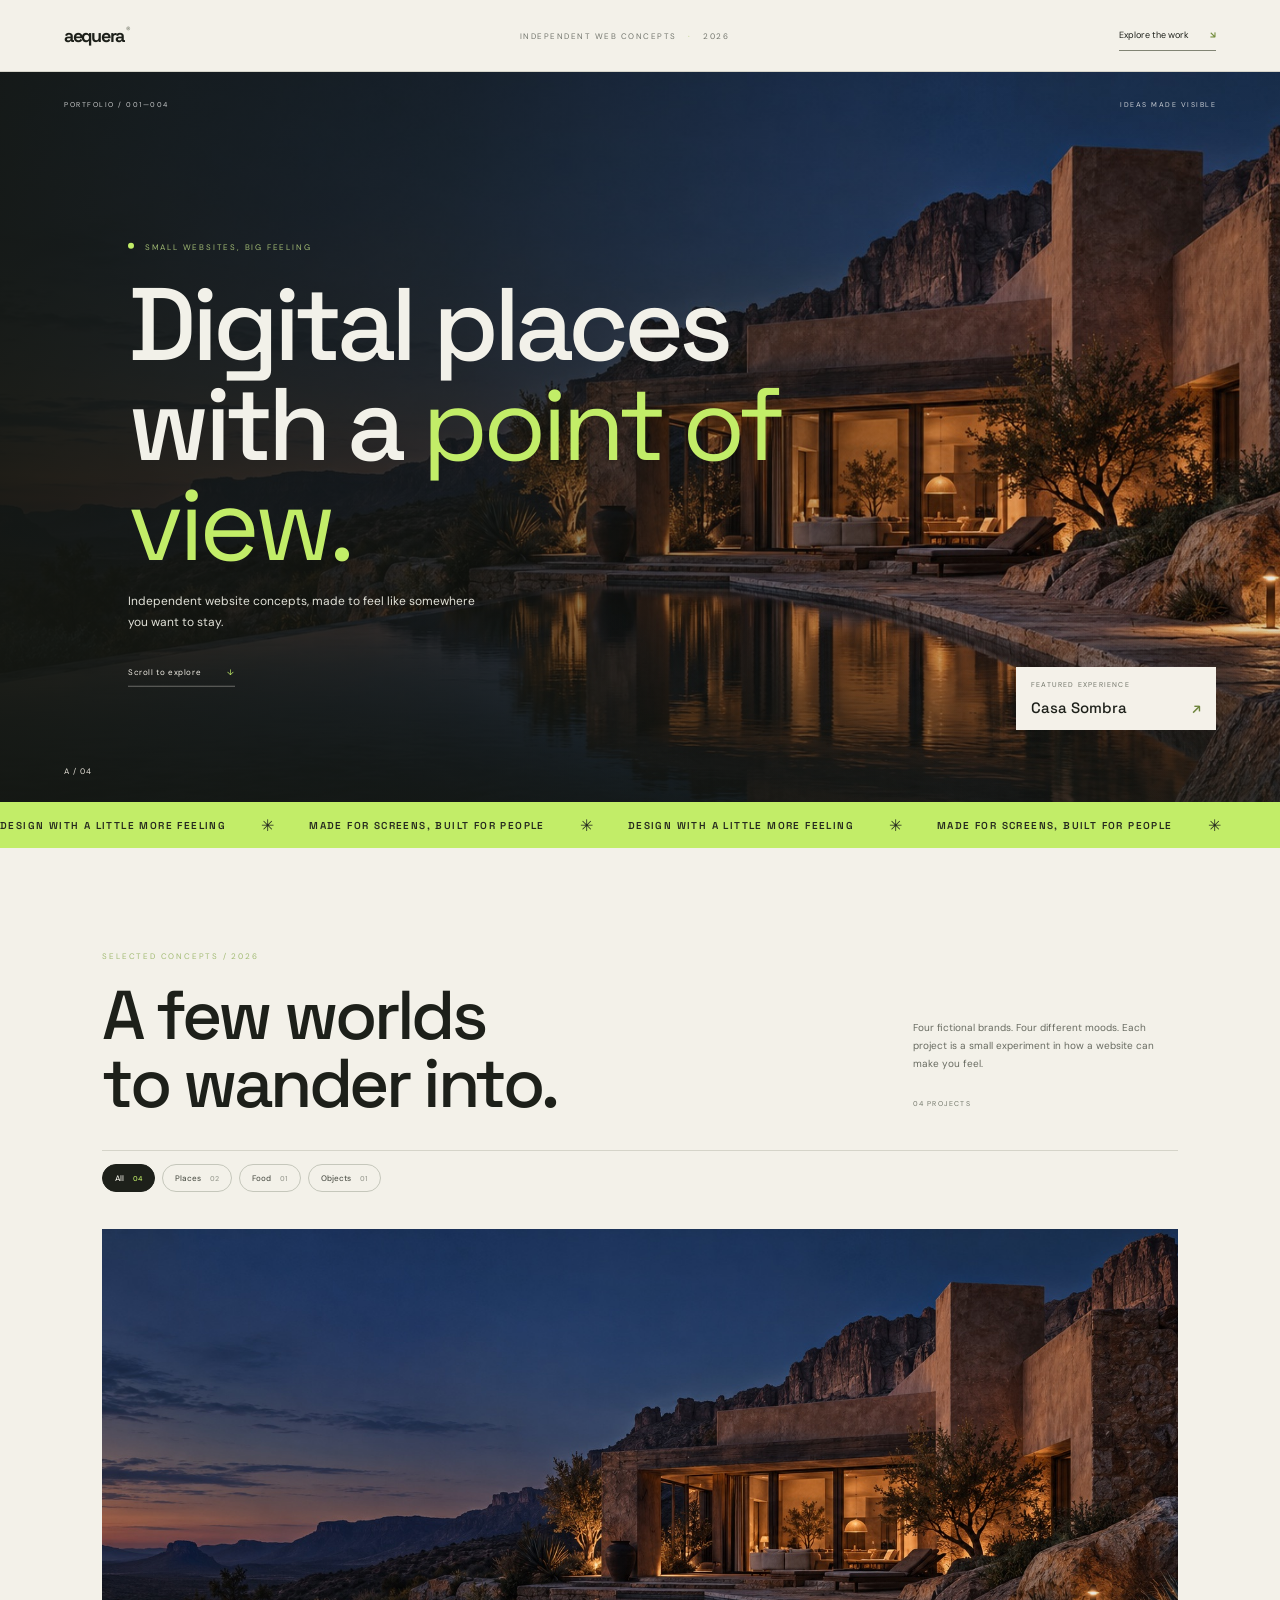
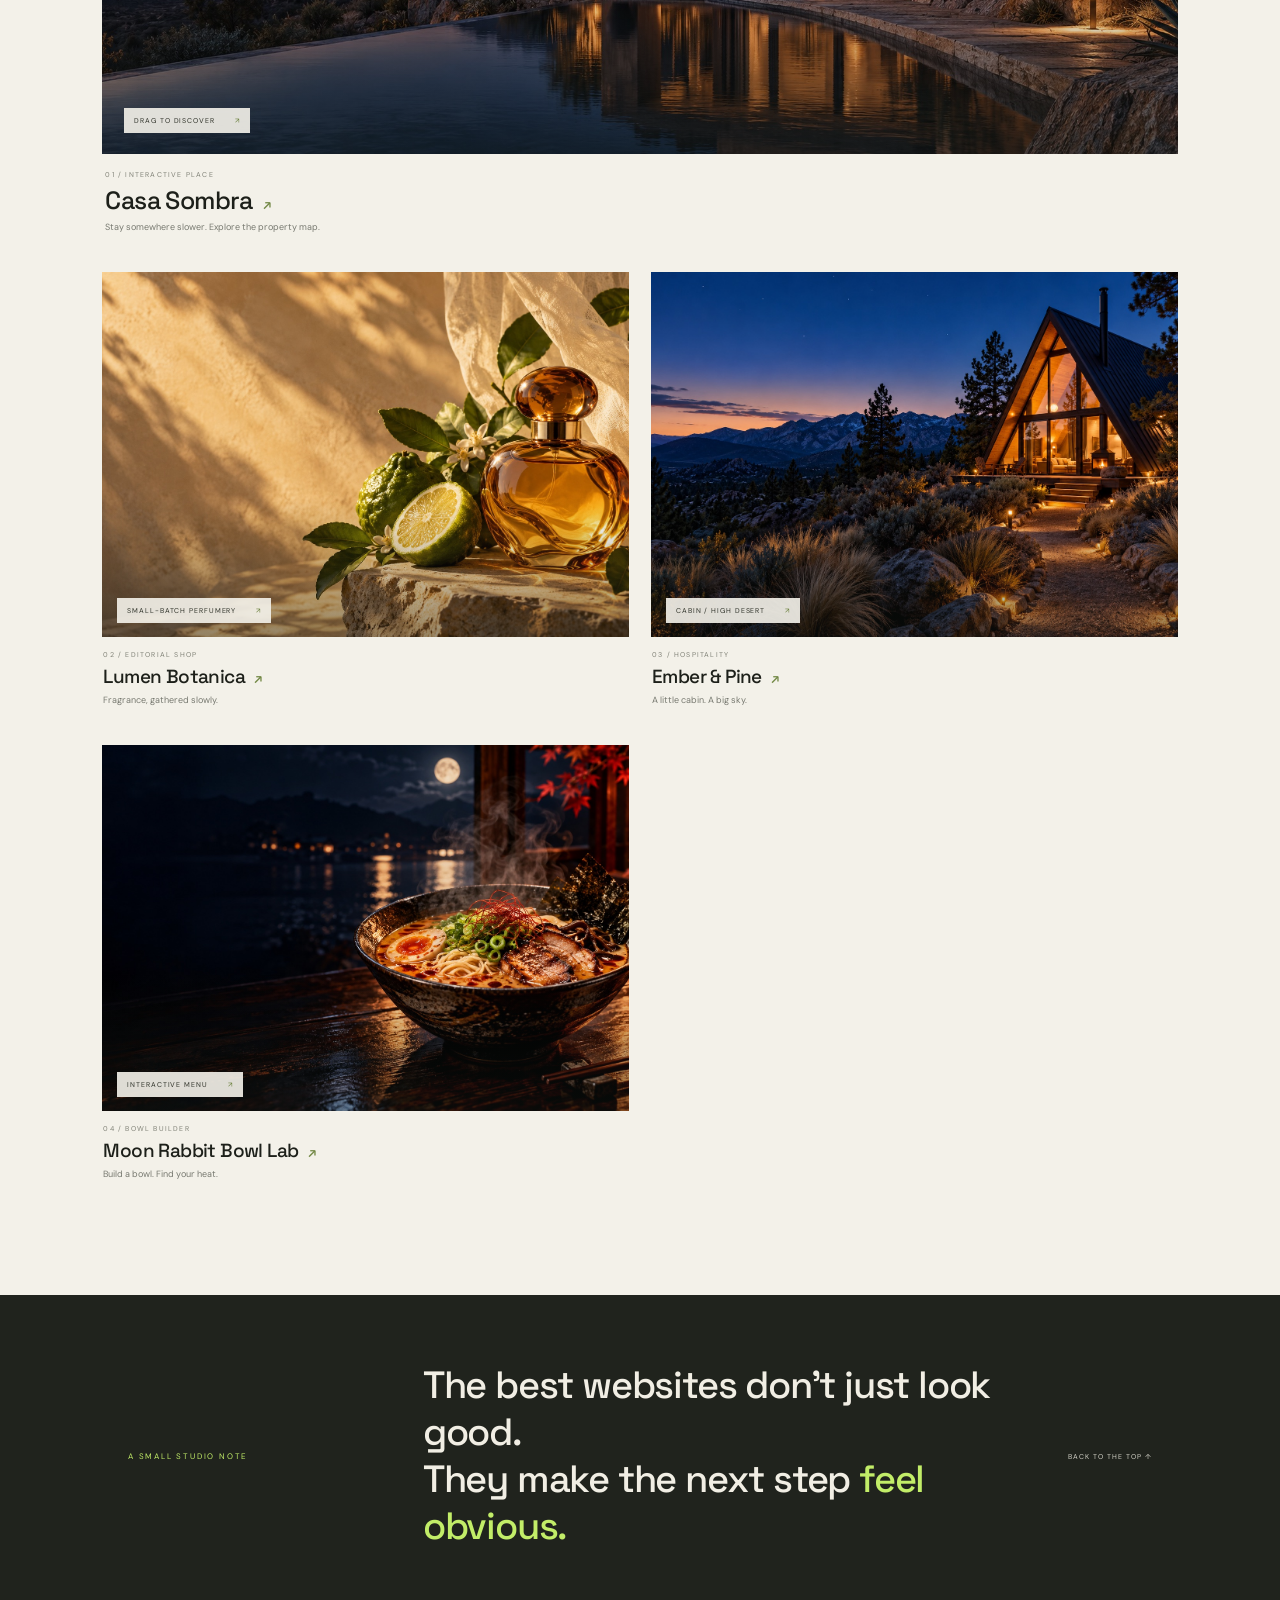
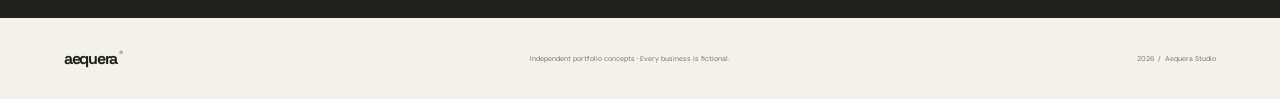
==== commit 8964a7b9: "Remove three demo sites from portfolio" ====
--- a/index.html
+++ b/index.html
@@ -7,27 +7,23 @@
 <section class="hero" id="top">
   <img class="hero-image" src="assets/casa-sombra-hero.jpg" alt="">
   <div class="hero-overlay"></div>
-  <div class="hero-meta"><span>PORTFOLIO / 001—007</span><span>IDEAS MADE VISIBLE</span></div>
+  <div class="hero-meta"><span>PORTFOLIO / 001—004</span><span>IDEAS MADE VISIBLE</span></div>
   <div class="hero-copy"><span class="eyebrow"><i></i> SMALL WEBSITES, BIG FEELING</span><h1>Digital places<br>with a <em>point of view.</em></h1><p>Independent website concepts, made to feel like somewhere you want to stay.</p><a class="hero-link" href="#work">Scroll to explore <span>↓</span></a></div>
   <a class="hero-feature" href="casa-sombra/"><span>FEATURED EXPERIENCE</span><b>Casa Sombra <i>↗</i></b></a>
-  <div class="hero-counter">A / 07</div>
+  <div class="hero-counter">A / 04</div>
 </section>
 <div class="ticker" aria-hidden="true"><div><span>DESIGN WITH A LITTLE MORE FEELING</span><i>✳</i><span>MADE FOR SCREENS, BUILT FOR PEOPLE</span><i>✳</i><span>DESIGN WITH A LITTLE MORE FEELING</span><i>✳</i><span>MADE FOR SCREENS, BUILT FOR PEOPLE</span><i>✳</i></div></div>
-<section class="work-section" id="work"><div class="section-head"><div><span class="eyebrow">SELECTED CONCEPTS / 2026</span><h2>A few worlds<br>to wander into.</h2></div><div class="section-aside"><p>Seven fictional brands. Seven different moods. Each project is a small experiment in how a website can make you feel.</p><span id="project-count">07 PROJECTS</span></div></div>
+<section class="work-section" id="work"><div class="section-head"><div><span class="eyebrow">SELECTED CONCEPTS / 2026</span><h2>A few worlds<br>to wander into.</h2></div><div class="section-aside"><p>Four fictional brands. Four different moods. Each project is a small experiment in how a website can make you feel.</p><span id="project-count">04 PROJECTS</span></div></div>
 <div class="filters" role="group" aria-label="Filter projects">
-<button class="filter is-active" type="button" data-filter="all" aria-pressed="true">All <span>07</span></button>
+<button class="filter is-active" type="button" data-filter="all" aria-pressed="true">All <span>04</span></button>
 <button class="filter" type="button" data-filter="places" aria-pressed="false">Places <span>02</span></button>
-<button class="filter" type="button" data-filter="food" aria-pressed="false">Food <span>02</span></button>
-<button class="filter" type="button" data-filter="care" aria-pressed="false">Care <span>02</span></button>
+<button class="filter" type="button" data-filter="food" aria-pressed="false">Food <span>01</span></button>
 <button class="filter" type="button" data-filter="objects" aria-pressed="false">Objects <span>01</span></button></div>
 <div class="work-grid">
 <a class="work-card work-featured" data-category="places" href="casa-sombra/"><span class="work-image image-casa"><img src="assets/casa-sombra-hero.jpg" alt="Adobe retreat beside a reflecting pool at dusk"><span class="image-overlay"></span><span class="image-callout">DRAG TO DISCOVER <i>↗</i></span></span><span class="work-details"><span class="work-number">01 / INTERACTIVE PLACE</span><b>Casa Sombra <i>↗</i></b><span>Stay somewhere slower. Explore the property map.</span></span></a>
 <a class="work-card" data-category="objects" href="lumen/"><span class="work-image image-lumen"><img src="assets/lumen-botanica-hero.jpg" alt="Amber perfume bottle and botanicals in sunlight"><span class="image-overlay"></span><span class="image-callout">SMALL-BATCH PERFUMERY <i>↗</i></span></span><span class="work-details"><span class="work-number">02 / EDITORIAL SHOP</span><b>Lumen Botanica <i>↗</i></b><span>Fragrance, gathered slowly.</span></span></a>
 <a class="work-card" data-category="places" href="ember/"><span class="work-image image-ember"><img src="assets/ember-pine-hero.jpg" alt="Warm cabin glowing in a mountain landscape at twilight"><span class="image-overlay"></span><span class="image-callout">CABIN / HIGH DESERT <i>↗</i></span></span><span class="work-details"><span class="work-number">03 / HOSPITALITY</span><b>Ember &amp; Pine <i>↗</i></b><span>A little cabin. A big sky.</span></span></a>
 <a class="work-card" data-category="food" href="bowl-lab/"><span class="work-image image-bowl"><img src="assets/moon-rabbit-hero.jpg" alt="Ramen bowl on a lantern-lit counter"><span class="image-overlay"></span><span class="image-callout">INTERACTIVE MENU <i>↗</i></span></span><span class="work-details"><span class="work-number">04 / BOWL BUILDER</span><b>Moon Rabbit Bowl Lab <i>↗</i></b><span>Build a bowl. Find your heat.</span></span></a>
-<a class="work-card" data-category="food" href="cafe/"><span class="work-image image-cafe"><span class="cafe-sun"></span><span class="cafe-cup">☕</span><span class="image-word">DAYBREAK<br>COFFEE</span><span class="image-callout">NEIGHBORHOOD CAFÉ <i>↗</i></span></span><span class="work-details"><span class="work-number">05 / LOCAL FAVORITE</span><b>Daybreak Coffee <i>↗</i></b><span>A softer start to the day.</span></span></a>
-<a class="work-card" data-category="care" href="paws/"><span class="work-image image-paws"><span class="paw-graphic">✳</span><span class="image-word">PAW<br>&amp; PETAL</span><span class="image-callout">GENTLE GROOMING <i>↗</i></span></span><span class="work-details"><span class="work-number">06 / PET CARE</span><b>Paw &amp; Petal <i>↗</i></b><span>Fresh little feelings for furry friends.</span></span></a>
-<a class="work-card" data-category="care" href="tidy/"><span class="work-image image-tidy"><span class="tidy-plant">✳</span><span class="image-word">NEST<br>&amp; NEAT</span><span class="image-callout">HOME, RESET <i>↗</i></span></span><span class="work-details"><span class="work-number">07 / HOME SERVICE</span><b>Nest &amp; Neat <i>↗</i></b><span>Room to breathe again.</span></span></a>
 </div>
 </section>
 <section class="manifesto"><span class="eyebrow">A SMALL STUDIO NOTE</span><p>The best websites don't just look good.<br>They make the next step <em>feel obvious.</em></p><a href="#top">BACK TO THE TOP ↑</a></section>
--- a/style.css
+++ b/style.css
@@ -1,2 +1,2 @@
 @import url('https://fonts.googleapis.com/css2?family=DM+Sans:wght@400;500;600;700&family=Space+Grotesk:wght@400;500;600;700&display=swap');
-:root{--paper:#f3f1e9;--ink:#1d201a;--soft:#77796f;--acid:#c2ed68;--rule:#d5d4c9}*{box-sizing:border-box}html{scroll-behavior:smooth}body{margin:0;background:var(--paper);color:var(--ink);font-family:'DM Sans',sans-serif}.site-nav{height:72px;padding:0 5vw;display:flex;align-items:center;justify-content:space-between;border-bottom:1px solid var(--rule);background:var(--paper)}.logo{text-decoration:none;color:var(--ink);font:700 18px 'Space Grotesk',sans-serif;letter-spacing:-1.3px}.logo span{font:500 9px 'DM Sans',sans-serif;vertical-align:top;margin-left:2px;color:#767a6b}.nav-note{font-size:8px;letter-spacing:1.5px;color:#73766e}.nav-note i{color:#afc96c;font-style:normal;margin:0 8px}.nav-cta{text-decoration:none;color:var(--ink);font-size:9px;border-bottom:1px solid #818474;padding:9px 0}.nav-cta b{color:#728c3b;margin-left:19px}.hero{height:min(730px,78vw);min-height:590px;position:relative;background:#151915;color:#f2f1e9;overflow:hidden}.hero-image,.hero-overlay{position:absolute;inset:0;width:100%;height:100%}.hero-image{object-fit:cover;object-position:center 58%;animation:hero-appear 1.2s ease-out}.hero-overlay{background:linear-gradient(90deg,#141712e8 0%,#141712a8 35%,#14171218 75%),linear-gradient(0deg,#1417129e,transparent 26%)}.hero-meta{position:absolute;top:28px;left:5vw;right:5vw;display:flex;justify-content:space-between;font-size:7px;letter-spacing:1.5px;color:#ffffffc5}.hero-copy{position:absolute;left:10%;top:47%;transform:translateY(-40%);max-width:720px}.eyebrow{font-size:8px;letter-spacing:1.8px;color:#a2bb74}.eyebrow>i{display:inline-block;width:6px;height:6px;border-radius:50%;background:var(--acid);margin:0 7px 1px 0}.hero h1{font:500 clamp(49px,8.3vw,103px)/.97 'Space Grotesk',sans-serif;letter-spacing:-5px;margin:20px 0 16px}.hero h1 em{font-weight:400;font-style:normal;color:var(--acid)}.hero-copy p{max-width:350px;color:#e1e1d8;font-size:12px;line-height:1.8}.hero-link{text-decoration:none;display:inline-flex;align-items:center;gap:26px;margin-top:21px;font-size:8px;letter-spacing:.6px;color:#f4f1e8;border-bottom:1px solid #f4f1e85e;padding:0 0 9px}.hero-link span{color:var(--acid)}.hero-feature{position:absolute;right:5vw;bottom:72px;padding:13px 15px;background:#f4f1e9;color:var(--ink);min-width:200px;text-decoration:none;display:flex;flex-direction:column;gap:9px}.hero-feature>span{font-size:7px;letter-spacing:1.2px;color:#707468}.hero-feature>b{font:500 15px 'Space Grotesk',sans-serif;display:flex;justify-content:space-between}.hero-feature i{font-style:normal;color:#6c833b}.hero-counter{position:absolute;bottom:26px;left:5vw;font-size:8px;color:#e5e1d8;letter-spacing:1px}.ticker{height:46px;background:var(--acid);overflow:hidden;display:flex;align-items:center;color:#252a1e}.ticker>div{display:flex;align-items:center;gap:35px;white-space:nowrap;animation:marquee 35s linear infinite;width:max-content}.ticker span{font:600 10px 'Space Grotesk',sans-serif;letter-spacing:1.4px}.ticker i{font-style:normal;font-size:16px}.work-section{padding:95px 8% 115px;max-width:1540px;margin:auto}.section-head{display:flex;justify-content:space-between;align-items:end;margin-bottom:33px}.section-head h2{font:500 clamp(41px,6vw,69px)/.98 'Space Grotesk',sans-serif;letter-spacing:-3.6px;margin:18px 0 0}.section-aside{max-width:265px;margin-bottom:6px}.section-aside p{font-size:10px;line-height:1.8;color:#686b61;margin:0 0 17px}.section-aside>span{font-size:7px;letter-spacing:1.2px;color:#73776a}.filters{display:flex;gap:7px;padding:13px 0 20px;border-top:1px solid var(--rule);margin-bottom:17px}.filter{border:1px solid #c5c7bb;border-radius:30px;background:transparent;color:#53564d;padding:8px 12px;font:500 8px 'DM Sans',sans-serif;cursor:pointer;transition:background .18s,color .18s,border .18s}.filter span{color:#999b91;margin-left:7px;font-size:7px}.filter:hover,.filter.is-active{background:var(--ink);border-color:var(--ink);color:var(--paper)}.filter.is-active span,.filter:hover span{color:var(--acid)}.work-grid{display:grid;grid-template-columns:repeat(2,minmax(0,1fr));column-gap:22px;row-gap:39px}.work-card{display:block;text-decoration:none;color:inherit;min-width:0}.work-card[hidden]{display:none}.work-image{display:block;position:relative;overflow:hidden;aspect-ratio:1.44;background:#d8d6ca}.work-featured{grid-column:span 2}.work-featured .work-image{aspect-ratio:2.05}.work-image img{width:100%;height:100%;position:absolute;inset:0;object-fit:cover;transition:transform .65s cubic-bezier(.2,.75,.25,1),filter .3s}.work-card:hover .work-image img{transform:scale(1.035)}.image-overlay{position:absolute;inset:0;background:linear-gradient(0deg,#1118146e,transparent 38%);transition:opacity .3s}.work-card:hover .image-overlay{opacity:.7}.image-callout{position:absolute;left:15px;bottom:14px;padding:8px 10px;background:#f3f1e9e8;color:#30332a;font-size:7px;letter-spacing:.9px}.image-callout i{font-style:normal;margin-left:17px;color:#657c35}.work-featured .image-callout{left:22px;bottom:21px}.work-details{padding:13px 1px 0;display:grid;grid-template-columns:1fr auto;gap:5px 12px}.work-number{font-size:7px;letter-spacing:1.2px;color:#808277}.work-details>b{grid-column:1;font:500 19px 'Space Grotesk',sans-serif;letter-spacing:-.6px}.work-details>b i{font-style:normal;color:#728845;font-size:14px;margin-left:5px}.work-details>span:last-child{grid-column:1;font-size:9px;color:#777970}.work-featured .work-details{padding:16px 3px 0}.work-featured .work-details>b{font-size:25px}.image-cafe{background:radial-gradient(circle at 72% 35%,#edcc8b 0 9%,transparent 9.5%),linear-gradient(136deg,#b18b68,#634c3e 65%,#caa873)}.cafe-sun{position:absolute;width:115px;height:115px;border-radius:50%;background:#efcf91;right:14%;top:14%;box-shadow:0 0 0 24px #efcf9122}.cafe-cup{position:absolute;right:17%;bottom:12%;font-size:clamp(74px,12vw,142px);filter:drop-shadow(0 14px 13px #25190b65);transform:rotate(-9deg)}.image-word{position:absolute;left:8%;top:24%;z-index:1;color:#fff7e9;font:600 clamp(25px,4vw,46px)/.9 'Space Grotesk',sans-serif;letter-spacing:-2px}.image-cafe .image-callout{z-index:2}.image-paws{background:radial-gradient(circle at 80% 26%,#ffffffc2,transparent 28%),linear-gradient(135deg,#ddc9bb,#b88575 55%,#7e5c54)}.image-paws .image-word{top:28%;color:#fffaf1;font-size:clamp(29px,4.5vw,50px)}.paw-graphic{position:absolute;right:11%;top:18%;font-size:clamp(90px,15vw,160px);color:#f9e2ca;text-shadow:0 8px 20px #7b4e3e55}.image-tidy{background:linear-gradient(135deg,#b6c0a9,#e3dfcb 52%,#839582)}.image-tidy .image-word{color:#3d493b}.tidy-plant{position:absolute;right:14%;top:12%;font-size:clamp(95px,15vw,162px);color:#596d50;transform:rotate(18deg)}.manifesto{background:#20231d;color:#f1eee4;padding:67px 10%;display:grid;grid-template-columns:.6fr 1.4fr auto;gap:32px;align-items:center}.manifesto .eyebrow{color:var(--acid)}.manifesto p{font:500 clamp(23px,3.3vw,38px)/1.24 'Space Grotesk',sans-serif;letter-spacing:-1.2px;margin:0}.manifesto p em{font-style:normal;color:var(--acid)}.manifesto>a{font-size:7px;letter-spacing:1px;color:#d2d1c7;text-decoration:none;white-space:nowrap}.site-footer{min-height:81px;padding:20px 5vw;display:flex;align-items:center;justify-content:space-between;gap:15px}.site-footer>span{font-size:7px;color:#74776d}.site-footer .logo{font-size:16px}@keyframes marquee{to{transform:translateX(-50%)}}@keyframes hero-appear{from{transform:scale(1.035);opacity:.7}to{transform:scale(1);opacity:1}}@media(max-width:750px){.site-nav{height:61px;padding:0 5%}.nav-note{font-size:6px;letter-spacing:.8px}.nav-cta{font-size:8px}.hero{height:670px;min-height:0}.hero-image{object-position:60% center}.hero-overlay{background:linear-gradient(0deg,#141712 0%,#141712d6 30%,#14171230 82%),linear-gradient(90deg,#14171255,transparent)}.hero-meta{top:18px}.hero-copy{top:auto;bottom:100px;left:7%;right:7%;transform:none}.hero h1{font-size:clamp(50px,11vw,77px);letter-spacing:-3.2px}.hero-feature{right:5%;bottom:23px;min-width:165px;padding:10px}.hero-feature>b{font-size:13px}.hero-counter{bottom:27px}.work-section{padding:67px 6% 78px}.section-head{align-items:start;gap:25px;flex-direction:column}.section-head h2{font-size:54px}.section-aside{max-width:360px}.work-grid{column-gap:12px;row-gap:30px}.work-image{aspect-ratio:1.08}.work-featured .work-image{aspect-ratio:1.26}.work-details>b{font-size:16px}.work-featured .work-details>b{font-size:21px}.work-details>span:last-child{font-size:8px}.manifesto{padding:50px 7%;grid-template-columns:1fr;gap:16px}.manifesto p{font-size:29px}.manifesto>a{margin-top:9px}.site-footer{flex-wrap:wrap}.site-footer>span:nth-child(2){order:3;width:100%}}@media(max-width:420px){.logo{font-size:16px}.nav-note{display:none}.nav-cta{margin-left:auto}.hero{height:640px}.hero h1{font-size:51px}.hero-meta{font-size:6px}.hero-copy p{font-size:10px}.hero-link{margin-top:11px}.work-section{padding-left:5%;padding-right:5%}.work-grid{grid-template-columns:1fr;row-gap:26px}.work-featured{grid-column:auto}.work-image,.work-featured .work-image{aspect-ratio:1.35}.work-details>b,.work-featured .work-details>b{font-size:20px}.filters{gap:5px;flex-wrap:wrap}.filter{padding:7px 9px;font-size:7px}.manifesto p{font-size:25px}}@media(prefers-reduced-motion:reduce){html{scroll-behavior:auto}*,*:before,*:after{animation:none!important;transition:none!important}}+:root{--paper:#f3f1e9;--ink:#1d201a;--soft:#77796f;--acid:#c2ed68;--rule:#d5d4c9}*{box-sizing:border-box}html{scroll-behavior:smooth}body{margin:0;background:var(--paper);color:var(--ink);font-family:'DM Sans',sans-serif}.site-nav{height:72px;padding:0 5vw;display:flex;align-items:center;justify-content:space-between;border-bottom:1px solid var(--rule);background:var(--paper)}.logo{text-decoration:none;color:var(--ink);font:700 18px 'Space Grotesk',sans-serif;letter-spacing:-1.3px}.logo span{font:500 9px 'DM Sans',sans-serif;vertical-align:top;margin-left:2px;color:#767a6b}.nav-note{font-size:8px;letter-spacing:1.5px;color:#73766e}.nav-note i{color:#afc96c;font-style:normal;margin:0 8px}.nav-cta{text-decoration:none;color:var(--ink);font-size:9px;border-bottom:1px solid #818474;padding:9px 0}.nav-cta b{color:#728c3b;margin-left:19px}.hero{height:min(730px,78vw);min-height:590px;position:relative;background:#151915;color:#f2f1e9;overflow:hidden}.hero-image,.hero-overlay{position:absolute;inset:0;width:100%;height:100%}.hero-image{object-fit:cover;object-position:center 58%;animation:hero-appear 1.2s ease-out}.hero-overlay{background:linear-gradient(90deg,#141712e8 0%,#141712a8 35%,#14171218 75%),linear-gradient(0deg,#1417129e,transparent 26%)}.hero-meta{position:absolute;top:28px;left:5vw;right:5vw;display:flex;justify-content:space-between;font-size:7px;letter-spacing:1.5px;color:#ffffffc5}.hero-copy{position:absolute;left:10%;top:47%;transform:translateY(-40%);max-width:720px}.eyebrow{font-size:8px;letter-spacing:1.8px;color:#a2bb74}.eyebrow>i{display:inline-block;width:6px;height:6px;border-radius:50%;background:var(--acid);margin:0 7px 1px 0}.hero h1{font:500 clamp(49px,8.3vw,103px)/.97 'Space Grotesk',sans-serif;letter-spacing:-5px;margin:20px 0 16px}.hero h1 em{font-weight:400;font-style:normal;color:var(--acid)}.hero-copy p{max-width:350px;color:#e1e1d8;font-size:12px;line-height:1.8}.hero-link{text-decoration:none;display:inline-flex;align-items:center;gap:26px;margin-top:21px;font-size:8px;letter-spacing:.6px;color:#f4f1e8;border-bottom:1px solid #f4f1e85e;padding:0 0 9px}.hero-link span{color:var(--acid)}.hero-feature{position:absolute;right:5vw;bottom:72px;padding:13px 15px;background:#f4f1e9;color:var(--ink);min-width:200px;text-decoration:none;display:flex;flex-direction:column;gap:9px}.hero-feature>span{font-size:7px;letter-spacing:1.2px;color:#707468}.hero-feature>b{font:500 15px 'Space Grotesk',sans-serif;display:flex;justify-content:space-between}.hero-feature i{font-style:normal;color:#6c833b}.hero-counter{position:absolute;bottom:26px;left:5vw;font-size:8px;color:#e5e1d8;letter-spacing:1px}.ticker{height:46px;background:var(--acid);overflow:hidden;display:flex;align-items:center;color:#252a1e}.ticker>div{display:flex;align-items:center;gap:35px;white-space:nowrap;animation:marquee 35s linear infinite;width:max-content}.ticker span{font:600 10px 'Space Grotesk',sans-serif;letter-spacing:1.4px}.ticker i{font-style:normal;font-size:16px}.work-section{padding:95px 8% 115px;max-width:1540px;margin:auto}.section-head{display:flex;justify-content:space-between;align-items:end;margin-bottom:33px}.section-head h2{font:500 clamp(41px,6vw,69px)/.98 'Space Grotesk',sans-serif;letter-spacing:-3.6px;margin:18px 0 0}.section-aside{max-width:265px;margin-bottom:6px}.section-aside p{font-size:10px;line-height:1.8;color:#686b61;margin:0 0 17px}.section-aside>span{font-size:7px;letter-spacing:1.2px;color:#73776a}.filters{display:flex;gap:7px;padding:13px 0 20px;border-top:1px solid var(--rule);margin-bottom:17px}.filter{border:1px solid #c5c7bb;border-radius:30px;background:transparent;color:#53564d;padding:8px 12px;font:500 8px 'DM Sans',sans-serif;cursor:pointer;transition:background .18s,color .18s,border .18s}.filter span{color:#999b91;margin-left:7px;font-size:7px}.filter:hover,.filter.is-active{background:var(--ink);border-color:var(--ink);color:var(--paper)}.filter.is-active span,.filter:hover span{color:var(--acid)}.work-grid{display:grid;grid-template-columns:repeat(2,minmax(0,1fr));column-gap:22px;row-gap:39px}.work-card{display:block;text-decoration:none;color:inherit;min-width:0}.work-card[hidden]{display:none}.work-image{display:block;position:relative;overflow:hidden;aspect-ratio:1.44;background:#d8d6ca}.work-featured{grid-column:span 2}.work-featured .work-image{aspect-ratio:2.05}.work-image img{width:100%;height:100%;position:absolute;inset:0;object-fit:cover;transition:transform .65s cubic-bezier(.2,.75,.25,1),filter .3s}.work-card:hover .work-image img{transform:scale(1.035)}.image-overlay{position:absolute;inset:0;background:linear-gradient(0deg,#1118146e,transparent 38%);transition:opacity .3s}.work-card:hover .image-overlay{opacity:.7}.image-callout{position:absolute;left:15px;bottom:14px;padding:8px 10px;background:#f3f1e9e8;color:#30332a;font-size:7px;letter-spacing:.9px}.image-callout i{font-style:normal;margin-left:17px;color:#657c35}.work-featured .image-callout{left:22px;bottom:21px}.work-details{padding:13px 1px 0;display:grid;grid-template-columns:1fr auto;gap:5px 12px}.work-number{font-size:7px;letter-spacing:1.2px;color:#808277}.work-details>b{grid-column:1;font:500 19px 'Space Grotesk',sans-serif;letter-spacing:-.6px}.work-details>b i{font-style:normal;color:#728845;font-size:14px;margin-left:5px}.work-details>span:last-child{grid-column:1;font-size:9px;color:#777970}.work-featured .work-details{padding:16px 3px 0}.work-featured .work-details>b{font-size:25px}.manifesto{background:#20231d;color:#f1eee4;padding:67px 10%;display:grid;grid-template-columns:.6fr 1.4fr auto;gap:32px;align-items:center}.manifesto .eyebrow{color:var(--acid)}.manifesto p{font:500 clamp(23px,3.3vw,38px)/1.24 'Space Grotesk',sans-serif;letter-spacing:-1.2px;margin:0}.manifesto p em{font-style:normal;color:var(--acid)}.manifesto>a{font-size:7px;letter-spacing:1px;color:#d2d1c7;text-decoration:none;white-space:nowrap}.site-footer{min-height:81px;padding:20px 5vw;display:flex;align-items:center;justify-content:space-between;gap:15px}.site-footer>span{font-size:7px;color:#74776d}.site-footer .logo{font-size:16px}@keyframes marquee{to{transform:translateX(-50%)}}@keyframes hero-appear{from{transform:scale(1.035);opacity:.7}to{transform:scale(1);opacity:1}}@media(max-width:750px){.site-nav{height:61px;padding:0 5%}.nav-note{font-size:6px;letter-spacing:.8px}.nav-cta{font-size:8px}.hero{height:670px;min-height:0}.hero-image{object-position:60% center}.hero-overlay{background:linear-gradient(0deg,#141712 0%,#141712d6 30%,#14171230 82%),linear-gradient(90deg,#14171255,transparent)}.hero-meta{top:18px}.hero-copy{top:auto;bottom:100px;left:7%;right:7%;transform:none}.hero h1{font-size:clamp(50px,11vw,77px);letter-spacing:-3.2px}.hero-feature{right:5%;bottom:23px;min-width:165px;padding:10px}.hero-feature>b{font-size:13px}.hero-counter{bottom:27px}.work-section{padding:67px 6% 78px}.section-head{align-items:start;gap:25px;flex-direction:column}.section-head h2{font-size:54px}.section-aside{max-width:360px}.work-grid{column-gap:12px;row-gap:30px}.work-image{aspect-ratio:1.08}.work-featured .work-image{aspect-ratio:1.26}.work-details>b{font-size:16px}.work-featured .work-details>b{font-size:21px}.work-details>span:last-child{font-size:8px}.manifesto{padding:50px 7%;grid-template-columns:1fr;gap:16px}.manifesto p{font-size:29px}.manifesto>a{margin-top:9px}.site-footer{flex-wrap:wrap}.site-footer>span:nth-child(2){order:3;width:100%}}@media(max-width:420px){.logo{font-size:16px}.nav-note{display:none}.nav-cta{margin-left:auto}.hero{height:640px}.hero h1{font-size:51px}.hero-meta{font-size:6px}.hero-copy p{font-size:10px}.hero-link{margin-top:11px}.work-section{padding-left:5%;padding-right:5%}.work-grid{grid-template-columns:1fr;row-gap:26px}.work-featured{grid-column:auto}.work-image,.work-featured .work-image{aspect-ratio:1.35}.work-details>b,.work-featured .work-details>b{font-size:20px}.filters{gap:5px;flex-wrap:wrap}.filter{padding:7px 9px;font-size:7px}.manifesto p{font-size:25px}}@media(prefers-reduced-motion:reduce){html{scroll-behavior:auto}*,*:before,*:after{animation:none!important;transition:none!important}}
